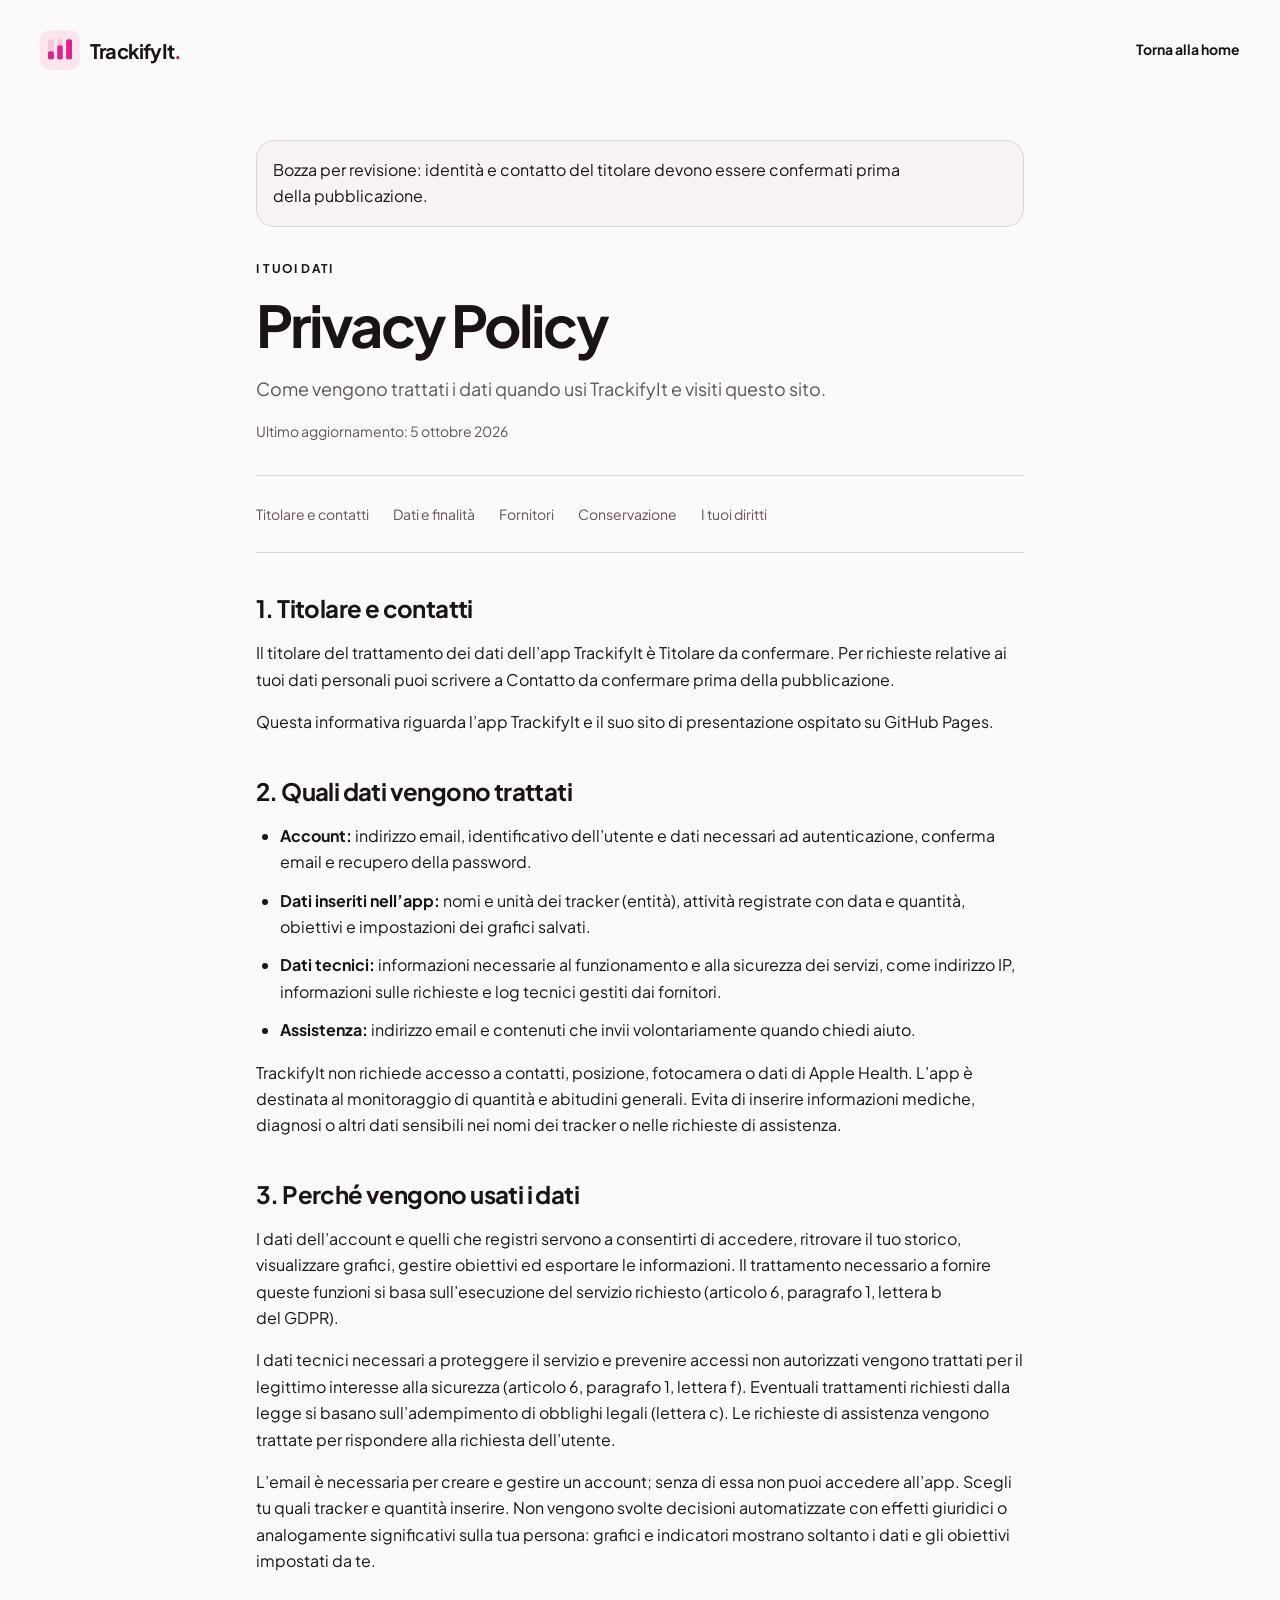
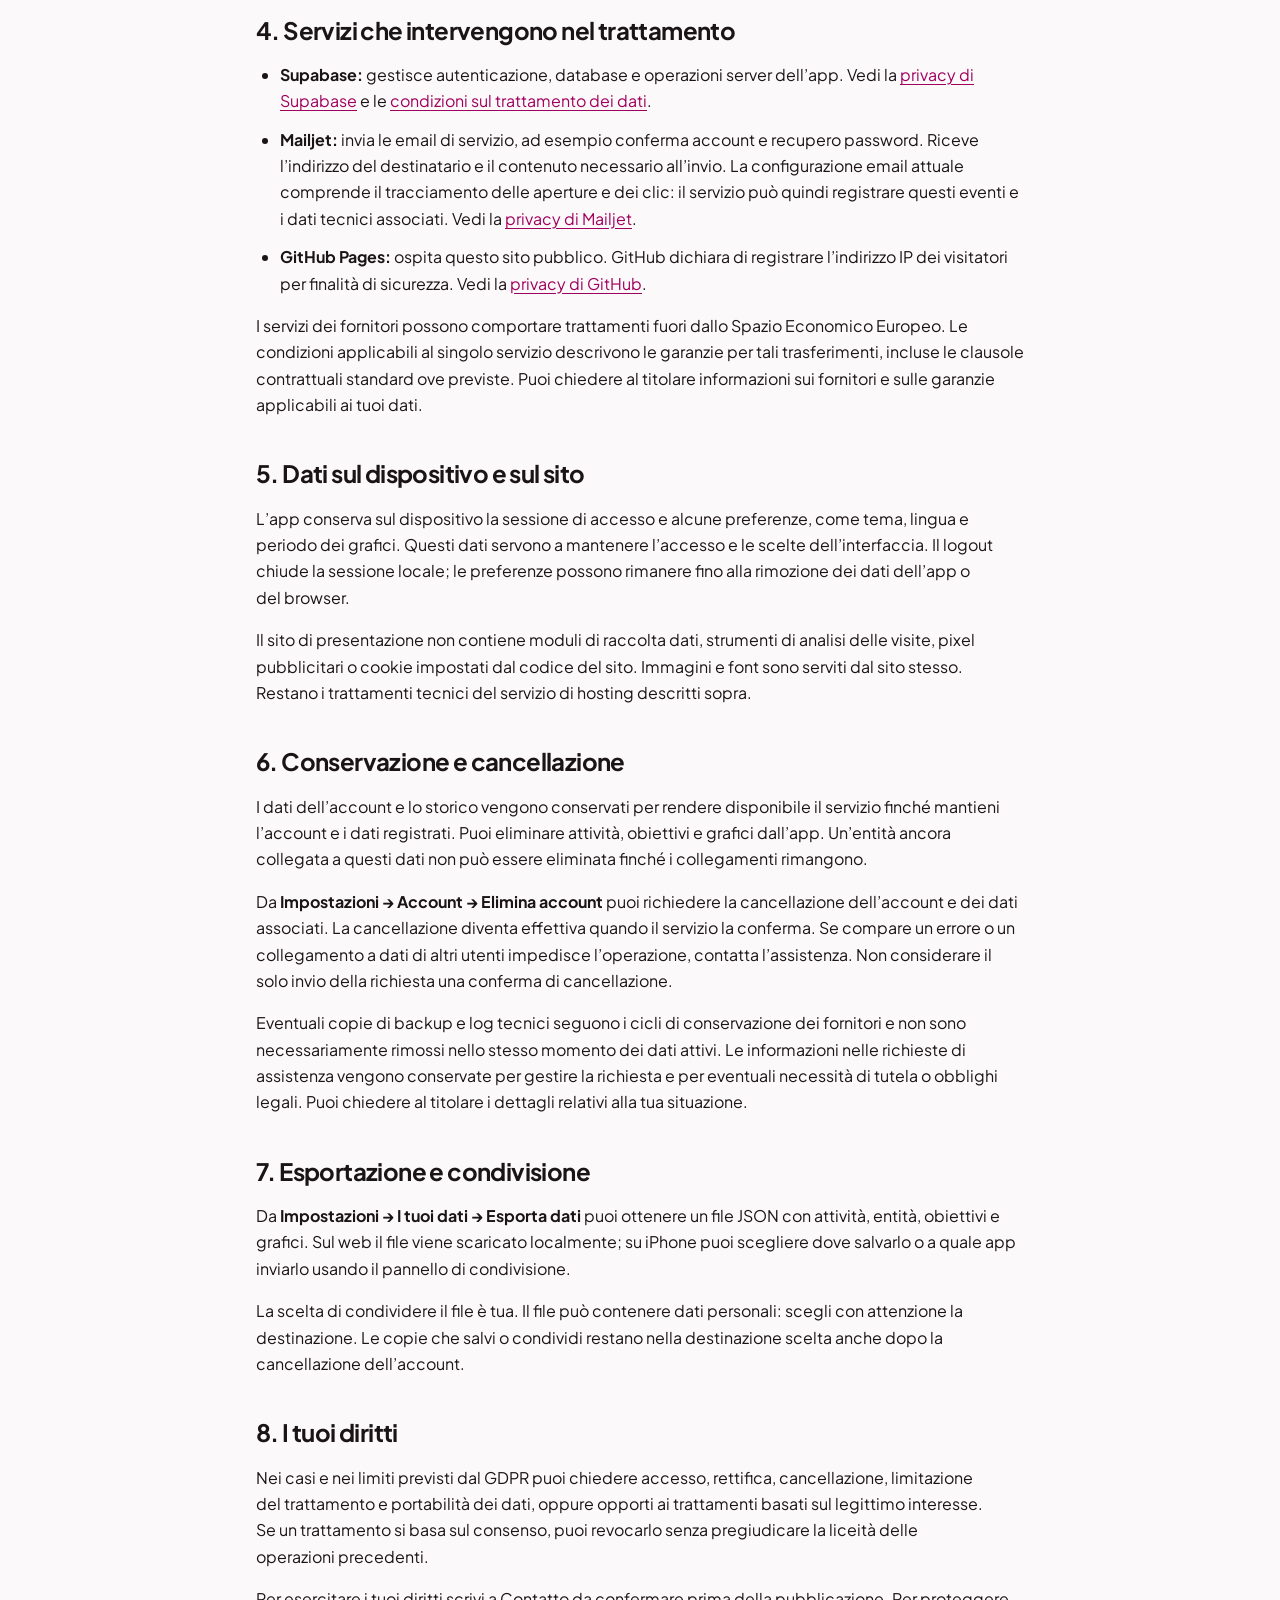
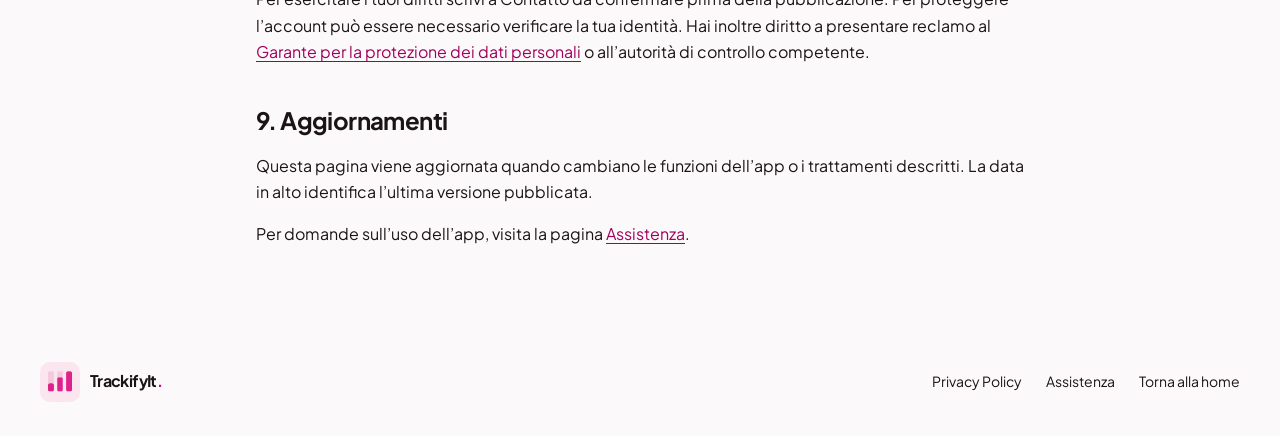
==== privacy.html @ 8f1f477c "feat: add privacy policy and support pages" ====
<!doctype html>
<html lang="it">
<head>
  <meta charset="utf-8">
  <meta name="viewport" content="width=device-width, initial-scale=1, viewport-fit=cover">
  <meta name="theme-color" content="#C5106B">
  <title>Privacy Policy | TrackifyIt</title>
  <meta name="robots" content="noindex, nofollow">
  <meta name="description" content="Informativa sul trattamento dei dati nell’app TrackifyIt e nel sito di presentazione.">
  <link rel="icon" href="assets/favicon.png" type="image/png">
  <link rel="stylesheet" href="styles.css?v=3">
  <link rel="stylesheet" href="documents.css?v=1">
</head>
<body>
  <a class="skip-link" href="#contenuto">Vai al contenuto</a>
  <header class="site-header wrap"><a class="brand" href="index.html" aria-label="TrackifyIt, pagina iniziale"><img src="assets/icon.png" width="40" height="40" alt=""><span>TrackifyIt<span class="brand-dot">.</span></span></a><a class="header-cta" href="index.html">Torna alla home</a></header>
  <main class="document wrap" id="contenuto"><p class="document-note" role="note">Bozza per revisione: identità e contatto del titolare devono essere confermati prima della pubblicazione.</p>
  <header class="document-header"><p class="eyebrow">I tuoi dati</p><h1>Privacy Policy</h1>
    <p class="document-lead">Come vengono trattati i dati quando usi TrackifyIt e visiti questo sito.</p>
    <p class="document-meta">Ultimo aggiornamento: 5 ottobre 2026</p></header>
  <nav class="document-index" aria-label="Indice dell’informativa"><a href="#titolare">Titolare e contatti</a><a href="#dati">Dati e finalità</a><a href="#fornitori">Fornitori</a><a href="#conservazione">Conservazione</a><a href="#diritti">I tuoi diritti</a></nav>
  <section id="titolare"><h2>1. Titolare e contatti</h2><p>Il titolare del trattamento dei dati dell’app TrackifyIt è Titolare da confermare. Per richieste relative ai tuoi dati personali puoi scrivere a <span>Contatto da confermare prima della pubblicazione</span>.</p>
    <p>Questa informativa riguarda l’app TrackifyIt e il suo sito di presentazione ospitato su GitHub Pages.</p></section>
  <section id="dati"><h2>2. Quali dati vengono trattati</h2><ul>
    <li><strong>Account:</strong> indirizzo email, identificativo dell’utente e dati necessari ad autenticazione, conferma email e recupero della password.</li>
    <li><strong>Dati inseriti nell’app:</strong> nomi e unità dei tracker (entità), attività registrate con data e quantità, obiettivi e impostazioni dei grafici salvati.</li>
    <li><strong>Dati tecnici:</strong> informazioni necessarie al funzionamento e alla sicurezza dei servizi, come indirizzo IP, informazioni sulle richieste e log tecnici gestiti dai fornitori.</li>
    <li><strong>Assistenza:</strong> indirizzo email e contenuti che invii volontariamente quando chiedi aiuto.</li>
  </ul><p>TrackifyIt non richiede accesso a contatti, posizione, fotocamera o dati di Apple Health. L’app è destinata al monitoraggio di quantità e abitudini generali. Evita di inserire informazioni mediche, diagnosi o altri dati sensibili nei nomi dei tracker o nelle richieste di assistenza.</p></section>
  <section><h2>3. Perché vengono usati i dati</h2><p>I dati dell’account e quelli che registri servono a consentirti di accedere, ritrovare il tuo storico, visualizzare grafici, gestire obiettivi ed esportare le informazioni. Il trattamento necessario a fornire queste funzioni si basa sull’esecuzione del servizio richiesto (articolo 6, paragrafo 1, lettera b del GDPR).</p>
    <p>I dati tecnici necessari a proteggere il servizio e prevenire accessi non autorizzati vengono trattati per il legittimo interesse alla sicurezza (articolo 6, paragrafo 1, lettera f). Eventuali trattamenti richiesti dalla legge si basano sull’adempimento di obblighi legali (lettera c). Le richieste di assistenza vengono trattate per rispondere alla richiesta dell’utente.</p>
    <p>L’email è necessaria per creare e gestire un account; senza di essa non puoi accedere all’app. Scegli tu quali tracker e quantità inserire. Non vengono svolte decisioni automatizzate con effetti giuridici o analogamente significativi sulla tua persona: grafici e indicatori mostrano soltanto i dati e gli obiettivi impostati da te.</p></section>
  <section id="fornitori"><h2>4. Servizi che intervengono nel trattamento</h2><ul>
    <li><strong>Supabase:</strong> gestisce autenticazione, database e operazioni server dell’app. Vedi la <a href="https://supabase.com/privacy">privacy di Supabase</a> e le <a href="https://supabase.com/legal/customer-resources/data-processing-addendum">condizioni sul trattamento dei dati</a>.</li>
    <li><strong>Mailjet:</strong> invia le email di servizio, ad esempio conferma account e recupero password. Riceve l’indirizzo del destinatario e il contenuto necessario all’invio. La configurazione email attuale comprende il tracciamento delle aperture e dei clic: il servizio può quindi registrare questi eventi e i dati tecnici associati. Vedi la <a href="https://www.mailjet.com/legal/privacy-policy/">privacy di Mailjet</a>.</li>
    <li><strong>GitHub Pages:</strong> ospita questo sito pubblico. GitHub dichiara di registrare l’indirizzo IP dei visitatori per finalità di sicurezza. Vedi la <a href="https://docs.github.com/en/site-policy/privacy-policies/github-general-privacy-statement">privacy di GitHub</a>.</li>
  </ul><p>I servizi dei fornitori possono comportare trattamenti fuori dallo Spazio Economico Europeo. Le condizioni applicabili al singolo servizio descrivono le garanzie per tali trasferimenti, incluse le clausole contrattuali standard ove previste. Puoi chiedere al titolare informazioni sui fornitori e sulle garanzie applicabili ai tuoi dati.</p></section>
  <section><h2>5. Dati sul dispositivo e sul sito</h2><p>L’app conserva sul dispositivo la sessione di accesso e alcune preferenze, come tema, lingua e periodo dei grafici. Questi dati servono a mantenere l’accesso e le scelte dell’interfaccia. Il logout chiude la sessione locale; le preferenze possono rimanere fino alla rimozione dei dati dell’app o del browser.</p>
    <p>Il sito di presentazione non contiene moduli di raccolta dati, strumenti di analisi delle visite, pixel pubblicitari o cookie impostati dal codice del sito. Immagini e font sono serviti dal sito stesso. Restano i trattamenti tecnici del servizio di hosting descritti sopra.</p></section>
  <section id="conservazione"><h2>6. Conservazione e cancellazione</h2><p>I dati dell’account e lo storico vengono conservati per rendere disponibile il servizio finché mantieni l’account e i dati registrati. Puoi eliminare attività, obiettivi e grafici dall’app. Un’entità ancora collegata a questi dati non può essere eliminata finché i collegamenti rimangono.</p>
    <p>Da <strong>Impostazioni → Account → Elimina account</strong> puoi richiedere la cancellazione dell’account e dei dati associati. La cancellazione diventa effettiva quando il servizio la conferma. Se compare un errore o un collegamento a dati di altri utenti impedisce l’operazione, contatta l’assistenza. Non considerare il solo invio della richiesta una conferma di cancellazione.</p>
    <p>Eventuali copie di backup e log tecnici seguono i cicli di conservazione dei fornitori e non sono necessariamente rimossi nello stesso momento dei dati attivi. Le informazioni nelle richieste di assistenza vengono conservate per gestire la richiesta e per eventuali necessità di tutela o obblighi legali. Puoi chiedere al titolare i dettagli relativi alla tua situazione.</p></section>
  <section><h2>7. Esportazione e condivisione</h2><p>Da <strong>Impostazioni → I tuoi dati → Esporta dati</strong> puoi ottenere un file JSON con attività, entità, obiettivi e grafici. Sul web il file viene scaricato localmente; su iPhone puoi scegliere dove salvarlo o a quale app inviarlo usando il pannello di condivisione.</p>
    <p>La scelta di condividere il file è tua. Il file può contenere dati personali: scegli con attenzione la destinazione. Le copie che salvi o condividi restano nella destinazione scelta anche dopo la cancellazione dell’account.</p></section>
  <section id="diritti"><h2>8. I tuoi diritti</h2><p>Nei casi e nei limiti previsti dal GDPR puoi chiedere accesso, rettifica, cancellazione, limitazione del trattamento e portabilità dei dati, oppure opporti ai trattamenti basati sul legittimo interesse. Se un trattamento si basa sul consenso, puoi revocarlo senza pregiudicare la liceità delle operazioni precedenti.</p>
    <p>Per esercitare i tuoi diritti scrivi a <span>Contatto da confermare prima della pubblicazione</span>. Per proteggere l’account può essere necessario verificare la tua identità. Hai inoltre diritto a presentare reclamo al <a href="https://www.garanteprivacy.it/">Garante per la protezione dei dati personali</a> o all’autorità di controllo competente.</p></section>
  <section><h2>9. Aggiornamenti</h2><p>Questa pagina viene aggiornata quando cambiano le funzioni dell’app o i trattamenti descritti. La data in alto identifica l’ultima versione pubblicata.</p><p>Per domande sull’uso dell’app, visita la pagina <a href="support.html">Assistenza</a>.</p></section>
</main>
  <footer class="site-footer wrap"><a class="brand" href="index.html" aria-label="TrackifyIt, pagina iniziale"><img src="assets/icon.png" width="40" height="40" alt=""><span>TrackifyIt<span class="brand-dot">.</span></span></a><div class="footer-links"><a href="privacy.html">Privacy Policy</a><a href="support.html">Assistenza</a><a href="index.html">Torna alla home</a></div></footer>
</body>
</html>
---- styles.css ----
@font-face {
  font-family:Jakarta;
  src:url('assets/jakarta-regular.ttf') format('truetype');
  font-weight:400;
  font-display:swap;
}
@font-face {
  font-family:Jakarta;
  src:url('assets/jakarta-bold.ttf') format('truetype');
  font-weight:700;
  font-display:swap;
}
:root {
  color-scheme:light;
  --paper:oklch(98.5% .004 350);
  --surface:oklch(96.5% .006 350);
  --ink:oklch(20% .012 350);
  --muted:oklch(46% .018 350);
  --pink:oklch(54% .215 355);
  --pink-dark:oklch(46% .19 355);
  --pink-soft:oklch(93% .04 350);
  --line:oklch(88% .012 350);
  --white:oklch(99% .003 350);
  --radius:1.125rem;
}
* {
  box-sizing:border-box;
}
html {
  scroll-behavior:smooth;
  scroll-padding-top:2rem;
}
body {
  margin:0;
  background:var(--paper);
  color:var(--ink);
  font-family:Jakarta,system-ui,sans-serif;
  font-size:1rem;
  line-height:1.65;
  -webkit-font-smoothing:antialiased;
}
a {
  color:inherit;
  text-decoration:none;
}
button {
  font:inherit;
}
img {
  max-width:100%;
  display:block;
}
p,h1,h2,h3,figure {
  margin:0;
}
h1,h2,h3 {
  line-height:1.12;
  font-weight:700;
  text-wrap:balance;
}
p {
  text-wrap:pretty;
}
::selection {
  background:var(--pink);
  color:var(--white);
}
:focus-visible {
  outline:3px solid var(--pink);
  outline-offset:6px;
}
.wrap {
  width:min(100% - 2.5rem,75rem);
  margin-inline:auto;
}
.skip-link {
  position:fixed;
  top:1rem;
  left:1rem;
  z-index:10;
  background:var(--paper);
  padding:.75rem 1rem;
  transform:translateY(-200%);
}
.skip-link:focus {
  transform:none;
}
.site-header {
  display:flex;
  align-items:center;
  justify-content:space-between;
  gap:1rem;
  padding-block:1.5rem;
}
.brand {
  display:inline-flex;
  gap:.625rem;
  align-items:center;
  font-size:1.25rem;
  font-weight:700;
  letter-spacing:-.04em;
  min-height:44px;
}
.brand img {
  border-radius:.625rem;
}
.brand-dot {
  color:var(--pink);
}
nav {
  display:none;
  gap:2rem;
}
nav a,.site-footer>a:last-child {
  font-size:.875rem;
  min-height:44px;
  display:inline-flex;
  align-items:center;
}
nav a {
  color:var(--muted);
}
.header-cta {
  font-size:.875rem;
  font-weight:700;
  display:flex;
  align-items:center;
  gap:.625rem;
  min-height:44px;
}
.soon-label {
  background:var(--pink-soft);
  color:var(--pink-dark);
  padding:.25rem .625rem;
  border-radius:99px;
  font-size:.75rem;
}
.hero {
  display:grid;
  gap:3rem;
  padding-block:3rem 4rem;
}
.eyebrow {
  font-size:.75rem;
  font-weight:700;
  letter-spacing:.1em;
  text-transform:uppercase;
  display:flex;
  align-items:center;
  gap:.625rem;
}
.eyebrow-line {
  display:block;
  height:2px;
  width:24px;
  background:var(--pink);
}
h1 {
  font-size:clamp(2.875rem,1.8rem + 3.4vw,5.25rem);
  letter-spacing:-.065em;
  line-height:1.04;
  margin-top:1.5rem;
}
h1>span {
  color:var(--pink);
}
.lead {
  font-size:1.0625rem;
  line-height:1.8;
  max-width:39ch;
  color:var(--muted);
  margin-top:1.75rem;
}
.cta-group {
  display:flex;
  align-items:flex-start;
  gap:.625rem;
  flex-direction:column;
  margin-top:2rem;
}
.button {
  display:inline-flex;
  align-items:center;
  justify-content:center;
  border:0;
  border-radius:.75rem;
  padding:1rem 1.75rem;
  font-weight:700;
  font-size:1rem;
  min-height:56px;
}
.button-primary {
  background:var(--pink);
  color:var(--white);
}
.button:disabled {
  cursor:not-allowed;
  opacity:1;
}
.availability {
  font-size:.875rem;
  color:var(--muted);
}
.text-link {
  display:inline-flex;
  align-items:center;
  gap:1rem;
  font-size:.875rem;
  min-height:44px;
  margin-top:1rem;
  font-weight:700;
}
.text-link>span {
  font-size:1.25rem;
  color:var(--pink);
}
.app-preview {
  min-width:0;
}
.preview-stage {
  position:relative;
  display:flex;
  justify-content:center;
  padding:2rem 0 3rem;
  border-radius:2rem;
  background:var(--pink-soft);
}
.phone {
  width:min(100% - 2.5rem,20rem);
  border:6px solid var(--ink);
  border-radius:2.75rem;
  background:var(--surface);
  box-shadow:0 24px 48px oklch(30% .05 350 / .13);
  overflow:hidden;
  position:relative;
}
.phone-status {
  display:flex;
  align-items:center;
  justify-content:space-between;
  padding:.6rem 1.2rem;
  font-size:.75rem;
  line-height:1.3;
  min-height:2.5rem;
  font-weight:700;
}
.camera-cutout {
  width:5.5rem;
  height:1.25rem;
  background:var(--ink);
  border-radius:99px;
}
.phone-content {
  padding:1rem 1.125rem .75rem;
}
.app-heading {
  display:flex;
  align-items:center;
  gap:.5rem;
  font-size:1rem;
  font-weight:700;
}
.app-heading img {
  border-radius:.375rem;
}
.app-date {
  font-size:.75rem;
  color:var(--muted);
  margin-top:1.25rem;
}
.app-title {
  font-size:1.875rem;
  font-weight:700;
  letter-spacing:-.045em;
  line-height:1.3;
  margin:.25rem 0 1.25rem;
}
.app-title>span {
  color:var(--pink);
}
.preview-summary {
  display:flex;
  justify-content:space-between;
  font-size:.75rem;
  margin-bottom:.5rem;
  font-weight:700;
}
.preview-summary>span:last-child {
  color:var(--muted);
  font-weight:400;
}
.tracker-row {
  display:flex;
  align-items:center;
  gap:.625rem;
  padding:.875rem 0;
  border-bottom:1px solid var(--line);
}
.tracker-symbol {
  height:2rem;
  width:2rem;
  display:grid;
  place-items:center;
  border-radius:.625rem;
  background:var(--pink-soft);
  color:var(--pink);
  font-size:1.125rem;
  flex-shrink:0;
}
.tracker-row>div {
  flex:1;
  min-width:0;
}
.tracker-row strong {
  display:block;
  font-size:.875rem;
  line-height:1.4;
}
.tracker-row>div>span {
  font-size:.625rem;
  color:var(--muted);
  display:block;
  line-height:1.5;
}
.tracker-row>p {
  font-size:1.25rem;
  line-height:1.2;
  font-weight:700;
  text-align:right;
  font-variant-numeric:tabular-nums;
}
.tracker-row>p>span {
  display:block;
  font-size:.625rem;
  color:var(--muted);
  font-weight:400;
}
.preview-chart {
  margin-top:1.25rem;
}
.chart-heading {
  display:flex;
  justify-content:space-between;
  gap:.5rem;
  font-size:.875rem;
  align-items:center;
}
.chart-heading>span {
  color:var(--muted);
  font-size:.625rem;
}
.chart-description {
  font-size:.625rem;
  color:var(--muted);
  margin-top:.25rem;
}
.bar-chart {
  height:7rem;
  display:flex;
  gap:.625rem;
  align-items:flex-end;
  padding-top:1rem;
  margin-bottom:1.375rem;
}
.bar-column {
  height:100%;
  flex:1;
  position:relative;
  display:flex;
  align-items:flex-end;
}
.bar-column>span {
  width:100%;
  height:var(--bar-height);
  border-radius:4px 4px 0 0;
  background:oklch(80% .105 350);
}
.bar-column>.strong-bar {
  background:var(--pink);
}
.bar-column>small {
  position:absolute;
  bottom:-1.25rem;
  width:100%;
  text-align:center;
  font-size:.625rem;
  color:var(--muted);
}
.phone-tabs {
  border-top:1px solid var(--line);
  display:flex;
  justify-content:space-around;
  font-size:.625rem;
  gap:.5rem;
  padding:.75rem .5rem .625rem;
  background:var(--paper);
  color:var(--muted);
}
.phone-tabs>.selected {
  color:var(--pink);
  font-weight:700;
}
.home-indicator {
  width:6rem;
  height:4px;
  border-radius:99px;
  margin:.25rem auto .5rem;
  background:var(--ink);
}
.preview-note {
  position:absolute;
  bottom:1.25rem;
  display:flex;
  gap:.75rem;
  align-items:center;
  background:var(--paper);
  border:1px solid var(--line);
  padding:.875rem 1rem;
  border-radius:1rem;
  box-shadow:0 8px 20px oklch(30% .05 350 / .06);
  max-width:calc(100% - 2rem);
}
.preview-note>span {
  width:2rem;
  height:2rem;
  border-radius:50%;
  display:grid;
  place-items:center;
  background:var(--pink-soft);
  color:var(--pink);
  flex-shrink:0;
}
.preview-note strong {
  display:block;
  font-size:.75rem;
}
.preview-note div>span {
  font-size:.625rem;
  color:var(--muted);
  display:block;
}
.app-preview>figcaption {
  font-size:.75rem;
  text-align:center;
  color:var(--muted);
  margin-top:1rem;
}
.possibilities {
  background:var(--pink);
  color:var(--white);
  padding-block:4rem;
}
.section-heading h2,h2 {
  font-size:clamp(2rem,1.4rem + 2vw,3.5rem);
  letter-spacing:-.055em;
  line-height:1.12;
}
.section-heading h2 {
  margin-top:1.25rem;
}
.section-heading>p:last-child {
  margin-top:1.5rem;
  max-width:49ch;
  color:oklch(95% .025 350);
  font-size:1.0625rem;
}
.examples {
  display:grid;
  gap:2rem;
  margin-top:3rem;
}
.example {
  border-top:1px solid oklch(99% .003 350 / .4);
  padding-top:1rem;
}
.example-top {
  display:flex;
  justify-content:space-between;
  align-items:center;
  font-size:.75rem;
  gap:.5rem;
}
.example-number {
  font-weight:700;
}
.example h3 {
  font-size:1.75rem;
  letter-spacing:-.045em;
  margin-top:1.5rem;
}
.example>p {
  margin-top:1rem;
  font-size:1rem;
  max-width:32ch;
  color:oklch(95% .025 350);
}
.quantity-demo {
  display:flex;
  align-items:baseline;
  justify-content:space-between;
  gap:.5rem;
  margin-top:1.75rem;
  font-variant-numeric:tabular-nums;
}
.quantity-demo>span:first-child {
  font-size:2.25rem;
  font-weight:700;
  line-height:1.3;
  letter-spacing:-.05em;
}
.quantity-unit {
  font-size:.875rem;
  letter-spacing:0;
  font-weight:400;
}
.goal-label {
  font-size:.75rem;
  border:1px solid oklch(99% .003 350 / .4);
  border-radius:99px;
  padding:.25rem .5rem;
  white-space:nowrap;
}
.example-progress {
  height:4px;
  background:oklch(99% .003 350 / .25);
  border-radius:99px;
  margin-top:.875rem;
}
.example-progress>span {
  display:block;
  width:var(--progress);
  height:100%;
  background:var(--white);
  border-radius:inherit;
}
.examples-caption {
  font-size:.75rem;
  color:oklch(95% .025 350);
  margin-top:2rem;
}
.how {
  padding-block:4.5rem;
}
.how-intro h2 {
  margin-top:1.25rem;
}
.section-lead {
  font-size:1.0625rem;
  color:var(--muted);
  margin-top:1.5rem;
  max-width:42ch;
}
.how-grid {
  display:grid;
  gap:2.5rem;
  margin-top:3rem;
}
.steps {
  list-style:none;
  padding:0;
  margin:0;
  display:flex;
  flex-direction:column;
  gap:2rem;
}
.steps li {
  display:flex;
  gap:1rem;
}
.step-number {
  color:var(--pink);
  font-size:.875rem;
  font-weight:700;
  padding-top:.2rem;
  flex-shrink:0;
}
.steps h3 {
  font-size:1.25rem;
  letter-spacing:-.03em;
  line-height:1.35;
}
.steps p {
  font-size:1rem;
  color:var(--muted);
  margin-top:.625rem;
  max-width:43ch;
}
.insight {
  background:var(--surface);
  border:1px solid var(--line);
  border-radius:var(--radius);
  padding:1.25rem;
  align-self:start;
  min-width:0;
}
.insight-heading {
  display:flex;
  gap:1rem;
  align-items:flex-start;
  justify-content:space-between;
}
.insight .eyebrow {
  font-size:.625rem;
  letter-spacing:.08em;
}
.insight h3 {
  font-size:1.25rem;
  letter-spacing:-.03em;
  margin-top:.625rem;
  line-height:1.35;
}
.example-tag {
  font-size:.75rem;
  background:var(--pink-soft);
  color:var(--pink-dark);
  border-radius:99px;
  padding:.25rem .5rem;
}
.insight-chart {
  display:flex;
  gap:.625rem;
  height:13rem;
  margin-block:2.5rem 2rem;
}
.chart-axis {
  display:flex;
  justify-content:space-between;
  flex-direction:column;
  font-size:.625rem;
  color:var(--muted);
  width:1.5rem;
  line-height:1;
}
.chart-plot {
  position:relative;
  flex:1;
  background:repeating-linear-gradient(to top,var(--line) 0,var(--line) 1px,transparent 1px,transparent 25%);
}
.insight-bars {
  display:flex;
  gap:.625rem;
  height:100%;
  position:relative;
  z-index:1;
}
.insight-bars>div {
  flex:1;
  height:100%;
  position:relative;
  display:flex;
  align-items:flex-end;
}
.insight-bars>div>span {
  width:100%;
  height:var(--bar-height);
  border-radius:.25rem .25rem 0 0;
  background:oklch(81% .065 350);
}
.insight-bars>div>.reached {
  background:var(--pink);
}
.insight-bars small {
  position:absolute;
  bottom:-1.5rem;
  text-align:center;
  width:100%;
  font-size:.625rem;
  color:var(--muted);
}
.goal-line {
  position:absolute;
  left:0;
  right:0;
  bottom:50%;
  border-top:1px dashed var(--pink);
  z-index:2;
}
.goal-line>span {
  position:absolute;
  right:0;
  bottom:.375rem;
  background:var(--surface);
  padding:0 .25rem;
  color:var(--pink-dark);
  font-size:.625rem;
}
.insight>figcaption {
  display:flex;
  align-items:center;
  gap:.5rem;
  flex-wrap:wrap;
  font-size:.75rem;
  color:var(--muted);
}
.legend-marker {
  display:block;
  width:.625rem;
  height:.625rem;
  border-radius:2px;
  background:var(--pink);
}
.legend-line {
  display:block;
  width:1rem;
  border-top:1px dashed var(--pink);
  margin-left:.75rem;
}
.insight-footnote {
  border-top:1px solid var(--line);
  font-size:.875rem;
  color:var(--muted);
  margin-top:1.25rem;
  padding-top:1rem;
}
.closing {
  background:var(--pink-soft);
  padding-block:3.5rem;
}
.closing-inner {
  display:flex;
  flex-direction:column;
  gap:2rem;
}
.closing h2 {
  margin-top:1.25rem;
}
.closing-inner>div>p:last-child {
  color:var(--muted);
  margin-top:1.25rem;
  font-size:1.0625rem;
}
.closing-action {
  display:flex;
  flex-direction:column;
  align-items:flex-start;
  gap:.75rem;
}
.closing-action img {
  border-radius:1rem;
  margin-bottom:.5rem;
}
.closing-inner .closing-action>p:last-child {
  font-size:.875rem;
  margin:0;
}
.site-footer {
  display:flex;
  gap:1rem;
  flex-wrap:wrap;
  align-items:center;
  justify-content:space-between;
  padding-block:1.75rem;
}
.site-footer .brand {
  font-size:1rem;
}
.site-footer>p {
  font-size:.75rem;
  color:var(--muted);
  order:3;
  width:100%;
}
.site-footer>a:last-child {
  color:var(--muted);
  gap:.5rem;
  font-size:.75rem;
}
section[id] {
  scroll-margin-top:1rem;
}
@media(min-width:40rem) {
  .wrap {
    width:min(100% - 4rem,75rem);
  }
  nav {
    display:flex;
    gap:1rem;
  }
  nav a {
    font-size:.75rem;
  }
  .header-cta .soon-label {
    display:none;
  }
  .hero {
    gap:4rem;
  }
  .cta-group {
    flex-direction:row;
    align-items:center;
    gap:1rem;
  }
  .examples {
    grid-template-columns:repeat(3,minmax(0,1fr));
    gap:1.75rem;
  }
  .example h3 {
    font-size:1.5rem;
  }
  .example>p {
    font-size:.875rem;
    min-height:5rem;
  }
  .quantity-demo {
    align-items:flex-start;
    flex-direction:column;
    gap:.375rem;
  }
  .closing-inner {
    flex-direction:row;
    align-items:center;
    justify-content:space-between;
  }
  .closing-action {
    align-items:center;
  }
  .site-footer>p {
    order:initial;
    width:auto;
  }
  .insight {
    padding:2rem;
  }
  .insight-chart {
    height:15rem;
  }
  .insight-bars {
    gap:1rem;
  }
}
@media(min-width:60rem) {
  .site-header {
    padding-block:1.75rem;
  }
  nav {
    gap:2rem;
  }
  nav a {
    font-size:.875rem;
  }
  .header-cta .soon-label {
    display:inline;
  }
  .hero {
    grid-template-columns:1.05fr 1fr;
    align-items:center;
    gap:3rem;
    padding-block:3rem 6rem;
  }
  .hero-copy {
    padding-bottom:1rem;
  }
  .lead {
    font-size:1.125rem;
  }
  .preview-stage {
    padding:2.5rem 0 3.5rem;
    border-radius:2.5rem;
  }
  .phone {
    width:20rem;
    transform:rotate(3deg);
  }
  .preview-note {
    bottom:2rem;
    left:.75rem;
    transform:rotate(-3deg);
  }
  .app-preview>figcaption {
    margin-top:1.25rem;
  }
  .possibilities {
    padding-block:5.5rem;
  }
  .section-heading {
    display:grid;
    grid-template-columns:1.5fr 1fr;
    column-gap:4rem;
    align-items:end;
  }
  .section-heading>.eyebrow {
    grid-column:1/-1;
  }
  .section-heading>p:last-child {
    margin:0;
  }
  .examples {
    margin-top:3.5rem;
    gap:2.5rem;
  }
  .example h3 {
    font-size:1.875rem;
  }
  .example>p {
    font-size:1rem;
    min-height:5rem;
  }
  .quantity-demo {
    flex-direction:row;
    align-items:baseline;
  }
  .how {
    padding-block:6rem;
  }
  .how-grid {
    grid-template-columns:.95fr 1.05fr;
    gap:4rem;
    align-items:center;
  }
  .steps {
    gap:2.5rem;
  }
  .steps li {
    gap:1.5rem;
  }
  .closing {
    padding-block:4.5rem;
  }
  .closing-inner {
    padding-inline:3rem;
  }
  .site-footer {
    padding-block:2rem;
  }
}
@media(hover:hover) {
  nav a:hover,.text-link:hover,.site-footer>a:last-child:hover {
    color:var(--pink);
  }
  .brand:hover .brand-dot {
    color:var(--pink-dark);
  }
  .header-cta:hover {
    color:var(--pink);
  }
}
@media(prefers-reduced-motion:no-preference) {
  .hero-copy {
    animation:appear .65s cubic-bezier(.16,1,.3,1) both;
  }
  .app-preview {
    animation:appear .8s .1s cubic-bezier(.16,1,.3,1) both;
  }
  @keyframes appear {
    from {
      opacity:0;
      transform:translateY(16px);
    }
    to {
      opacity:1;
      transform:translateY(0);
    }
  }
}
@media(prefers-reduced-motion:reduce) {
  html {
    scroll-behavior:auto;
  }
}
.brand {
  flex-shrink:0;
  white-space:nowrap;
}
.header-cta {
  white-space:nowrap;
}
.quantity-unit {
  margin-left:.375rem;
}
.tracker-row>div>span,.tracker-row>p>span,.chart-heading>span,.chart-description,.bar-column>small,.phone-tabs,.preview-note div>span,.insight .eyebrow,.chart-axis,.insight-bars small,.goal-line>span {
  font-size:.75rem;
}
@media(max-width:22rem) {
  .header-cta .soon-label {
    display:none;
  }
  .site-header .brand {
    font-size:1.125rem;
  }
  .site-header .brand img {
    width:32px;
    height:32px;
  }
  .phone-content {
    padding-inline:.875rem;
  }
  .tracker-row {
    gap:.375rem;
  }
  .tracker-row>div>span {
    font-size:.75rem;
  }
  .tracker-symbol {
    width:1.5rem;
    height:1.5rem;
  }
  .chart-heading {
    flex-wrap:wrap;
  }
}
---- documents.css ----
.footer-links { display:flex; flex-wrap:wrap; gap:.5rem 1.5rem; align-items:center; }
.footer-links a { display:inline-flex; align-items:center; min-height:44px; font-size:.875rem; }
.footer-links a:hover { color:var(--pink); }
.document { max-width:48rem; padding-block:2.5rem 5rem; }
.document-header { margin-bottom:2rem; }
.document h1 { font-size:clamp(2.5rem,2rem + 2vw,4rem); letter-spacing:-.05em; margin-top:1rem; }
.document-lead { margin-top:1.25rem; font-size:1.125rem; color:var(--muted); }
.document-meta { margin-top:1rem; font-size:.875rem; color:var(--muted); }
.document-index { display:flex; flex-wrap:wrap; gap:.5rem 1.5rem; padding-block:1rem; border-block:1px solid var(--line); margin-block:2rem 2.5rem; }
.document-index a { min-height:44px; display:inline-flex; align-items:center; }
.document section { margin-top:2.5rem; scroll-margin-top:2rem; }
.document h2 { font-size:1.5rem; line-height:1.3; letter-spacing:-.025em; margin-bottom:1rem; }
.document p + p, .document ul + p { margin-top:1rem; }
.document ul { padding-left:1.5rem; margin-block:1rem; }
.document li + li { margin-top:.75rem; }
.document section a { text-decoration:underline; text-underline-offset:.2em; color:var(--pink-dark); overflow-wrap:anywhere; }
.document-note { padding:1rem; border:1px solid var(--line); border-radius:var(--radius); background:var(--surface); margin-bottom:2rem; }
.document details { border-bottom:1px solid var(--line); padding-block:1rem; }
.document summary { cursor:pointer; font-weight:700; min-height:44px; align-content:center; }
.document details p { margin-block:.75rem .25rem; }
.support-contact { padding:1.5rem; background:var(--surface); border-radius:var(--radius); }
@media(max-width:40rem) { .footer-links { width:100%; } .document { padding-top:1.5rem; } }
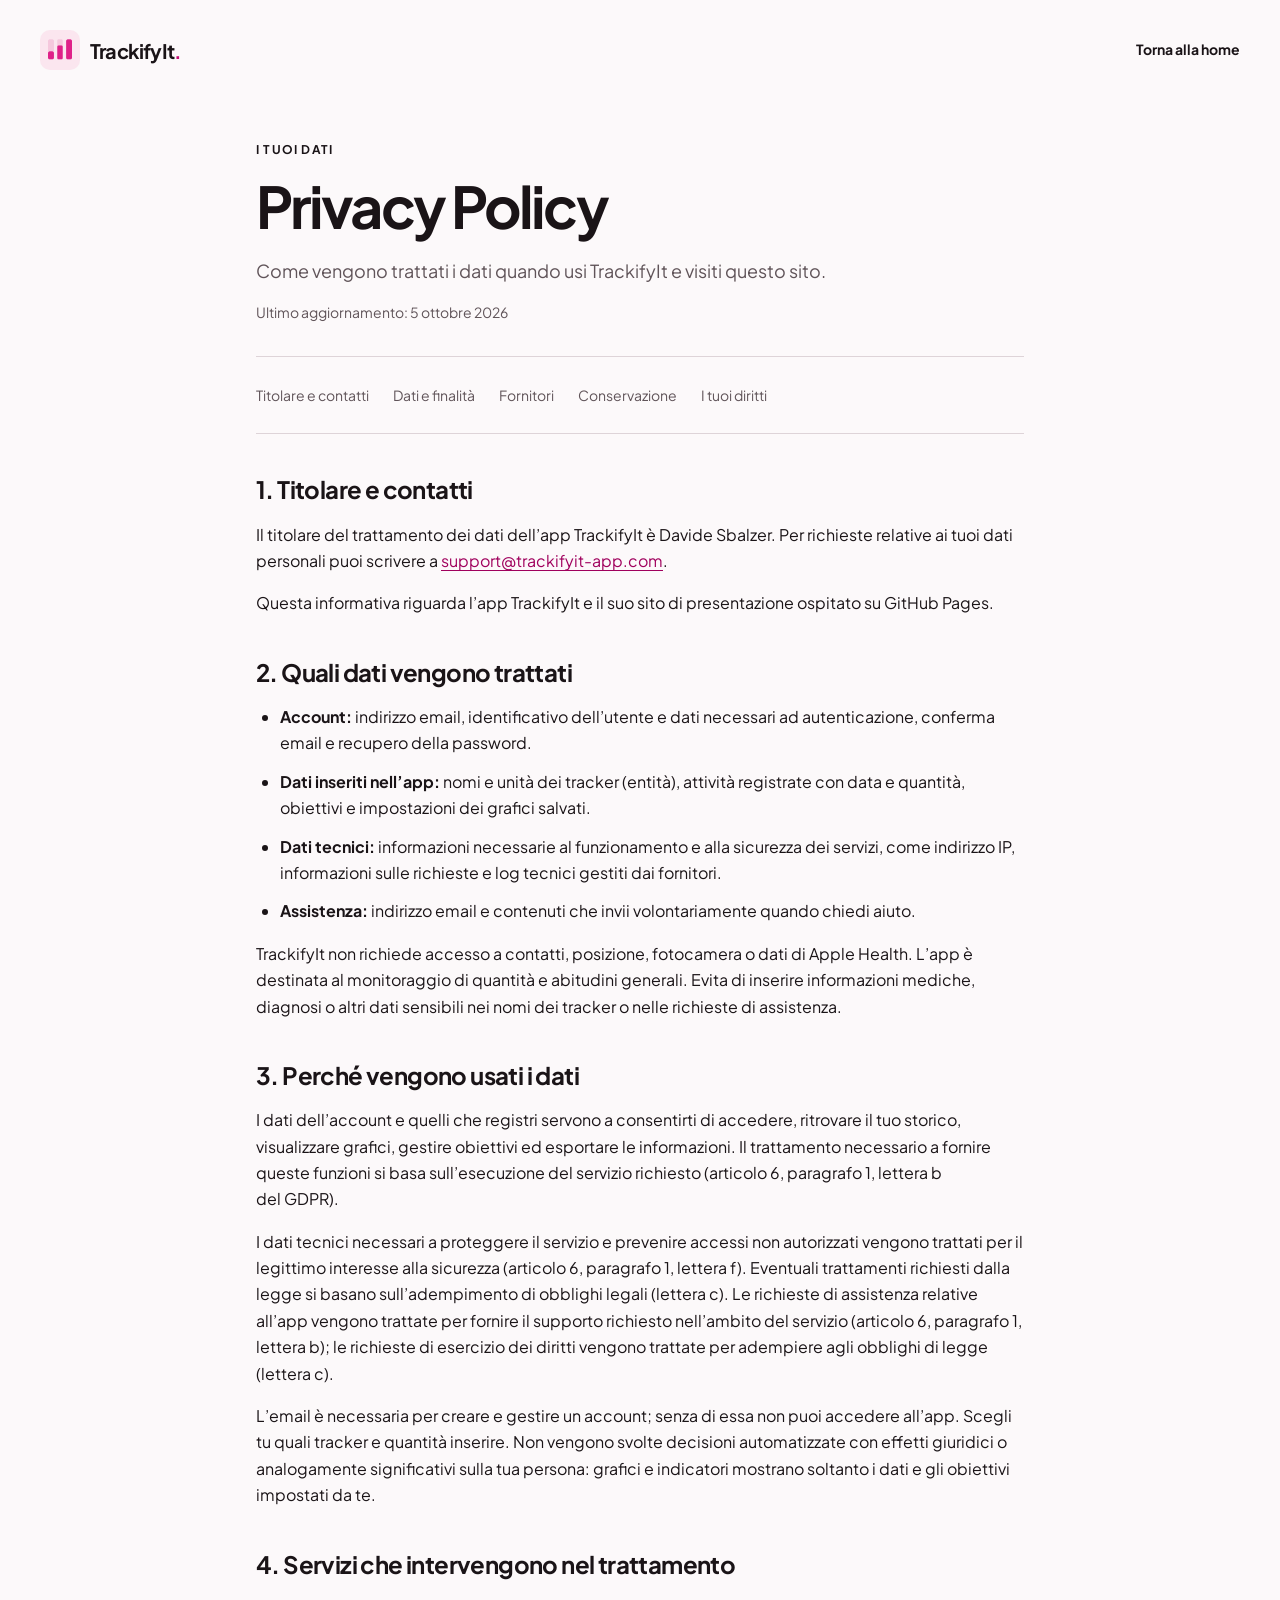
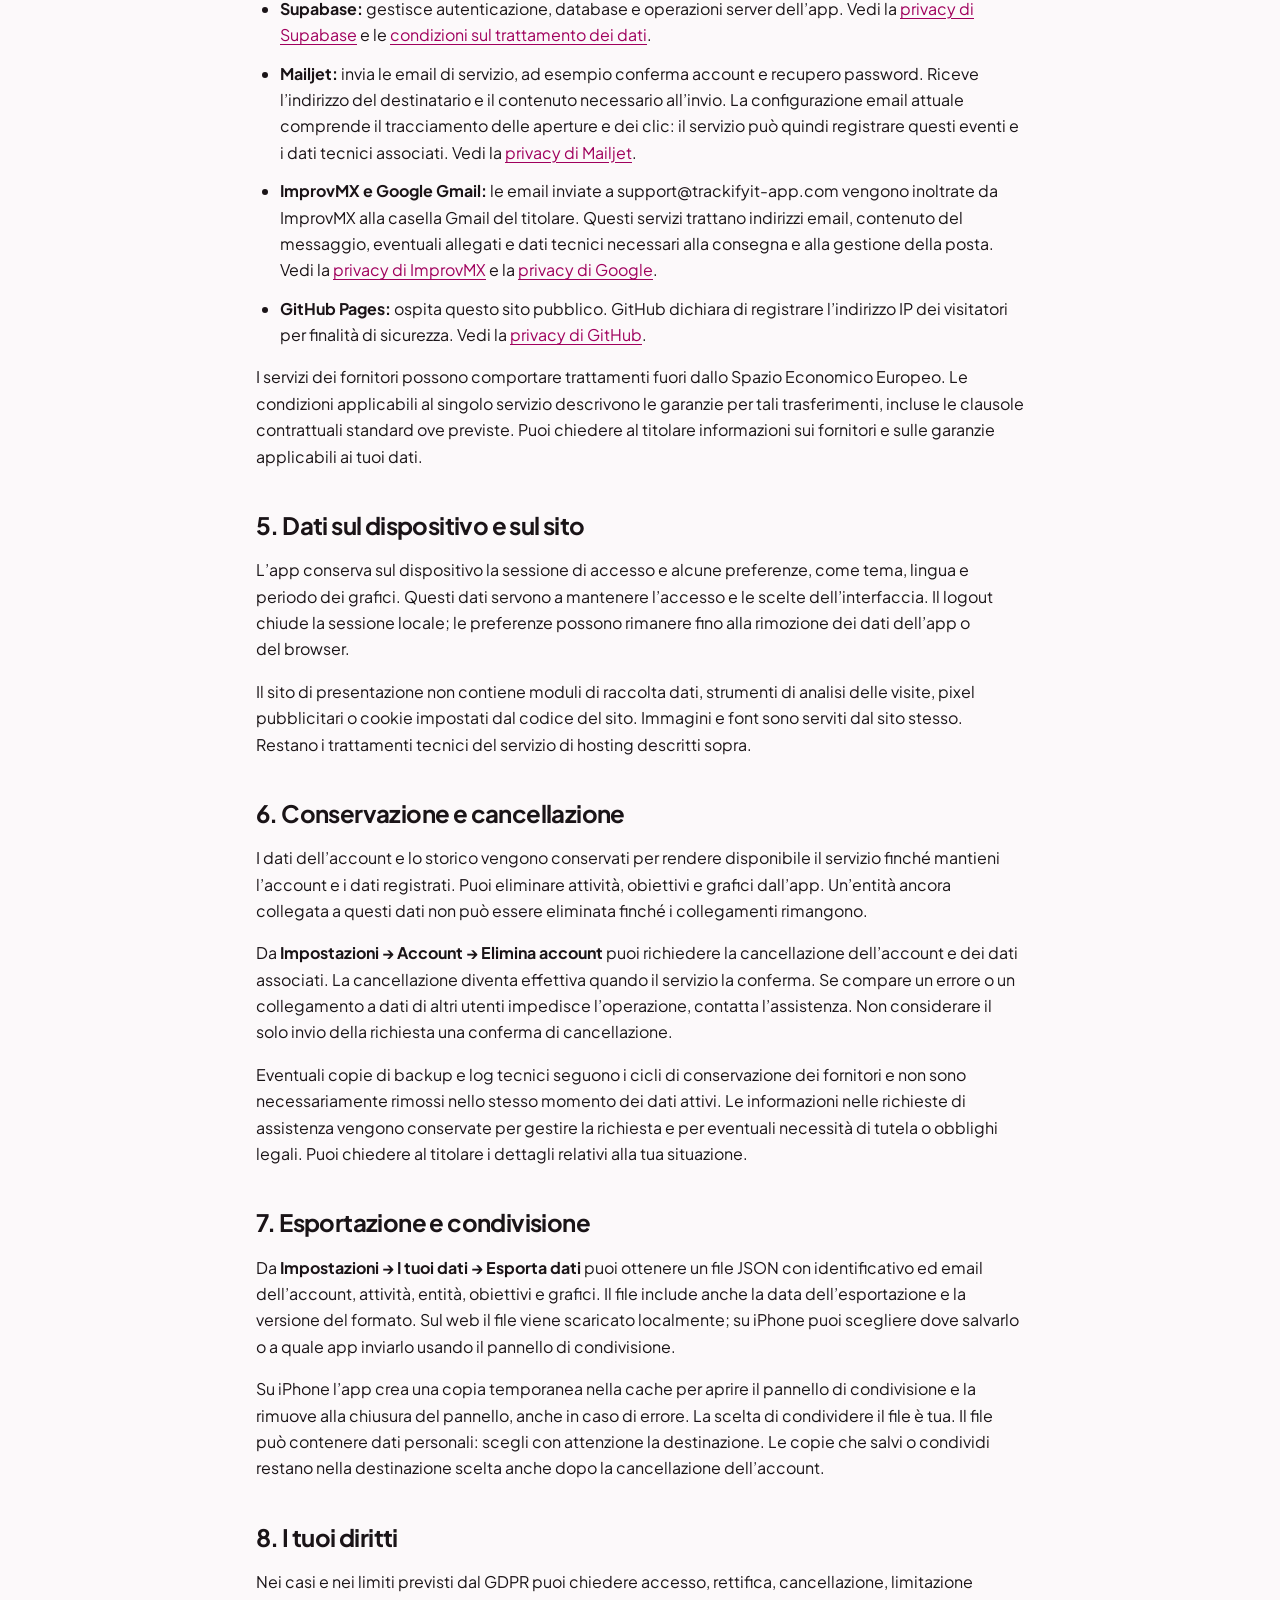
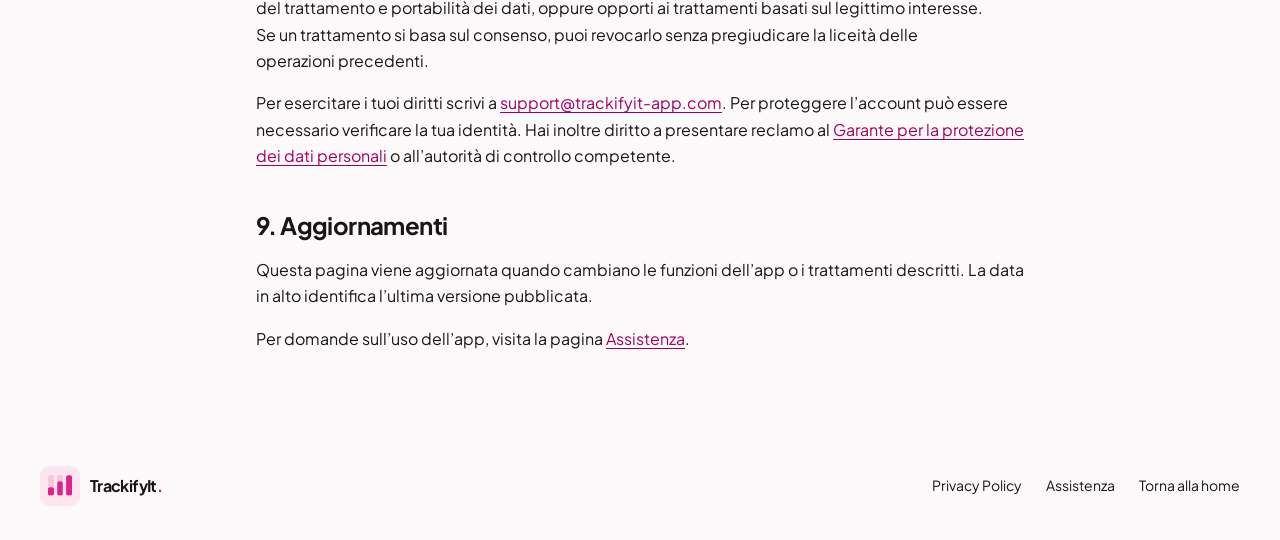
==== commit bc6f9444: "docs: finalize privacy owner and support contact" ====
--- a/privacy.html
+++ b/privacy.html
@@ -14,12 +14,12 @@
 <body>
   <a class="skip-link" href="#contenuto">Vai al contenuto</a>
   <header class="site-header wrap"><a class="brand" href="index.html" aria-label="TrackifyIt, pagina iniziale"><img src="assets/icon.png" width="40" height="40" alt=""><span>TrackifyIt<span class="brand-dot">.</span></span></a><a class="header-cta" href="index.html">Torna alla home</a></header>
-  <main class="document wrap" id="contenuto"><p class="document-note" role="note">Bozza per revisione: identità e contatto del titolare devono essere confermati prima della pubblicazione.</p>
+  <main class="document wrap" id="contenuto">
   <header class="document-header"><p class="eyebrow">I tuoi dati</p><h1>Privacy Policy</h1>
     <p class="document-lead">Come vengono trattati i dati quando usi TrackifyIt e visiti questo sito.</p>
     <p class="document-meta">Ultimo aggiornamento: 5 ottobre 2026</p></header>
   <nav class="document-index" aria-label="Indice dell’informativa"><a href="#titolare">Titolare e contatti</a><a href="#dati">Dati e finalità</a><a href="#fornitori">Fornitori</a><a href="#conservazione">Conservazione</a><a href="#diritti">I tuoi diritti</a></nav>
-  <section id="titolare"><h2>1. Titolare e contatti</h2><p>Il titolare del trattamento dei dati dell’app TrackifyIt è Titolare da confermare. Per richieste relative ai tuoi dati personali puoi scrivere a <span>Contatto da confermare prima della pubblicazione</span>.</p>
+  <section id="titolare"><h2>1. Titolare e contatti</h2><p>Il titolare del trattamento dei dati dell’app TrackifyIt è Davide Sbalzer. Per richieste relative ai tuoi dati personali puoi scrivere a <a href="mailto:support@trackifyit-app.com">support@trackifyit-app.com</a>.</p>
     <p>Questa informativa riguarda l’app TrackifyIt e il suo sito di presentazione ospitato su GitHub Pages.</p></section>
   <section id="dati"><h2>2. Quali dati vengono trattati</h2><ul>
     <li><strong>Account:</strong> indirizzo email, identificativo dell’utente e dati necessari ad autenticazione, conferma email e recupero della password.</li>
@@ -28,11 +28,12 @@
     <li><strong>Assistenza:</strong> indirizzo email e contenuti che invii volontariamente quando chiedi aiuto.</li>
   </ul><p>TrackifyIt non richiede accesso a contatti, posizione, fotocamera o dati di Apple Health. L’app è destinata al monitoraggio di quantità e abitudini generali. Evita di inserire informazioni mediche, diagnosi o altri dati sensibili nei nomi dei tracker o nelle richieste di assistenza.</p></section>
   <section><h2>3. Perché vengono usati i dati</h2><p>I dati dell’account e quelli che registri servono a consentirti di accedere, ritrovare il tuo storico, visualizzare grafici, gestire obiettivi ed esportare le informazioni. Il trattamento necessario a fornire queste funzioni si basa sull’esecuzione del servizio richiesto (articolo 6, paragrafo 1, lettera b del GDPR).</p>
-    <p>I dati tecnici necessari a proteggere il servizio e prevenire accessi non autorizzati vengono trattati per il legittimo interesse alla sicurezza (articolo 6, paragrafo 1, lettera f). Eventuali trattamenti richiesti dalla legge si basano sull’adempimento di obblighi legali (lettera c). Le richieste di assistenza vengono trattate per rispondere alla richiesta dell’utente.</p>
+    <p>I dati tecnici necessari a proteggere il servizio e prevenire accessi non autorizzati vengono trattati per il legittimo interesse alla sicurezza (articolo 6, paragrafo 1, lettera f). Eventuali trattamenti richiesti dalla legge si basano sull’adempimento di obblighi legali (lettera c). Le richieste di assistenza relative all’app vengono trattate per fornire il supporto richiesto nell’ambito del servizio (articolo 6, paragrafo 1, lettera b); le richieste di esercizio dei diritti vengono trattate per adempiere agli obblighi di legge (lettera c).</p>
     <p>L’email è necessaria per creare e gestire un account; senza di essa non puoi accedere all’app. Scegli tu quali tracker e quantità inserire. Non vengono svolte decisioni automatizzate con effetti giuridici o analogamente significativi sulla tua persona: grafici e indicatori mostrano soltanto i dati e gli obiettivi impostati da te.</p></section>
   <section id="fornitori"><h2>4. Servizi che intervengono nel trattamento</h2><ul>
     <li><strong>Supabase:</strong> gestisce autenticazione, database e operazioni server dell’app. Vedi la <a href="https://supabase.com/privacy">privacy di Supabase</a> e le <a href="https://supabase.com/legal/customer-resources/data-processing-addendum">condizioni sul trattamento dei dati</a>.</li>
     <li><strong>Mailjet:</strong> invia le email di servizio, ad esempio conferma account e recupero password. Riceve l’indirizzo del destinatario e il contenuto necessario all’invio. La configurazione email attuale comprende il tracciamento delle aperture e dei clic: il servizio può quindi registrare questi eventi e i dati tecnici associati. Vedi la <a href="https://www.mailjet.com/legal/privacy-policy/">privacy di Mailjet</a>.</li>
+    <li><strong>ImprovMX e Google Gmail:</strong> le email inviate a support@trackifyit-app.com vengono inoltrate da ImprovMX alla casella Gmail del titolare. Questi servizi trattano indirizzi email, contenuto del messaggio, eventuali allegati e dati tecnici necessari alla consegna e alla gestione della posta. Vedi la <a href="https://improvmx.com/transparency/privacy-policy/">privacy di ImprovMX</a> e la <a href="https://policies.google.com/privacy">privacy di Google</a>.</li>
     <li><strong>GitHub Pages:</strong> ospita questo sito pubblico. GitHub dichiara di registrare l’indirizzo IP dei visitatori per finalità di sicurezza. Vedi la <a href="https://docs.github.com/en/site-policy/privacy-policies/github-general-privacy-statement">privacy di GitHub</a>.</li>
   </ul><p>I servizi dei fornitori possono comportare trattamenti fuori dallo Spazio Economico Europeo. Le condizioni applicabili al singolo servizio descrivono le garanzie per tali trasferimenti, incluse le clausole contrattuali standard ove previste. Puoi chiedere al titolare informazioni sui fornitori e sulle garanzie applicabili ai tuoi dati.</p></section>
   <section><h2>5. Dati sul dispositivo e sul sito</h2><p>L’app conserva sul dispositivo la sessione di accesso e alcune preferenze, come tema, lingua e periodo dei grafici. Questi dati servono a mantenere l’accesso e le scelte dell’interfaccia. Il logout chiude la sessione locale; le preferenze possono rimanere fino alla rimozione dei dati dell’app o del browser.</p>
@@ -40,10 +41,10 @@
   <section id="conservazione"><h2>6. Conservazione e cancellazione</h2><p>I dati dell’account e lo storico vengono conservati per rendere disponibile il servizio finché mantieni l’account e i dati registrati. Puoi eliminare attività, obiettivi e grafici dall’app. Un’entità ancora collegata a questi dati non può essere eliminata finché i collegamenti rimangono.</p>
     <p>Da <strong>Impostazioni → Account → Elimina account</strong> puoi richiedere la cancellazione dell’account e dei dati associati. La cancellazione diventa effettiva quando il servizio la conferma. Se compare un errore o un collegamento a dati di altri utenti impedisce l’operazione, contatta l’assistenza. Non considerare il solo invio della richiesta una conferma di cancellazione.</p>
     <p>Eventuali copie di backup e log tecnici seguono i cicli di conservazione dei fornitori e non sono necessariamente rimossi nello stesso momento dei dati attivi. Le informazioni nelle richieste di assistenza vengono conservate per gestire la richiesta e per eventuali necessità di tutela o obblighi legali. Puoi chiedere al titolare i dettagli relativi alla tua situazione.</p></section>
-  <section><h2>7. Esportazione e condivisione</h2><p>Da <strong>Impostazioni → I tuoi dati → Esporta dati</strong> puoi ottenere un file JSON con attività, entità, obiettivi e grafici. Sul web il file viene scaricato localmente; su iPhone puoi scegliere dove salvarlo o a quale app inviarlo usando il pannello di condivisione.</p>
-    <p>La scelta di condividere il file è tua. Il file può contenere dati personali: scegli con attenzione la destinazione. Le copie che salvi o condividi restano nella destinazione scelta anche dopo la cancellazione dell’account.</p></section>
+  <section><h2>7. Esportazione e condivisione</h2><p>Da <strong>Impostazioni → I tuoi dati → Esporta dati</strong> puoi ottenere un file JSON con identificativo ed email dell’account, attività, entità, obiettivi e grafici. Il file include anche la data dell’esportazione e la versione del formato. Sul web il file viene scaricato localmente; su iPhone puoi scegliere dove salvarlo o a quale app inviarlo usando il pannello di condivisione.</p>
+    <p>Su iPhone l’app crea una copia temporanea nella cache per aprire il pannello di condivisione e la rimuove alla chiusura del pannello, anche in caso di errore. La scelta di condividere il file è tua. Il file può contenere dati personali: scegli con attenzione la destinazione. Le copie che salvi o condividi restano nella destinazione scelta anche dopo la cancellazione dell’account.</p></section>
   <section id="diritti"><h2>8. I tuoi diritti</h2><p>Nei casi e nei limiti previsti dal GDPR puoi chiedere accesso, rettifica, cancellazione, limitazione del trattamento e portabilità dei dati, oppure opporti ai trattamenti basati sul legittimo interesse. Se un trattamento si basa sul consenso, puoi revocarlo senza pregiudicare la liceità delle operazioni precedenti.</p>
-    <p>Per esercitare i tuoi diritti scrivi a <span>Contatto da confermare prima della pubblicazione</span>. Per proteggere l’account può essere necessario verificare la tua identità. Hai inoltre diritto a presentare reclamo al <a href="https://www.garanteprivacy.it/">Garante per la protezione dei dati personali</a> o all’autorità di controllo competente.</p></section>
+    <p>Per esercitare i tuoi diritti scrivi a <a href="mailto:support@trackifyit-app.com">support@trackifyit-app.com</a>. Per proteggere l’account può essere necessario verificare la tua identità. Hai inoltre diritto a presentare reclamo al <a href="https://www.garanteprivacy.it/">Garante per la protezione dei dati personali</a> o all’autorità di controllo competente.</p></section>
   <section><h2>9. Aggiornamenti</h2><p>Questa pagina viene aggiornata quando cambiano le funzioni dell’app o i trattamenti descritti. La data in alto identifica l’ultima versione pubblicata.</p><p>Per domande sull’uso dell’app, visita la pagina <a href="support.html">Assistenza</a>.</p></section>
 </main>
   <footer class="site-footer wrap"><a class="brand" href="index.html" aria-label="TrackifyIt, pagina iniziale"><img src="assets/icon.png" width="40" height="40" alt=""><span>TrackifyIt<span class="brand-dot">.</span></span></a><div class="footer-links"><a href="privacy.html">Privacy Policy</a><a href="support.html">Assistenza</a><a href="index.html">Torna alla home</a></div></footer>
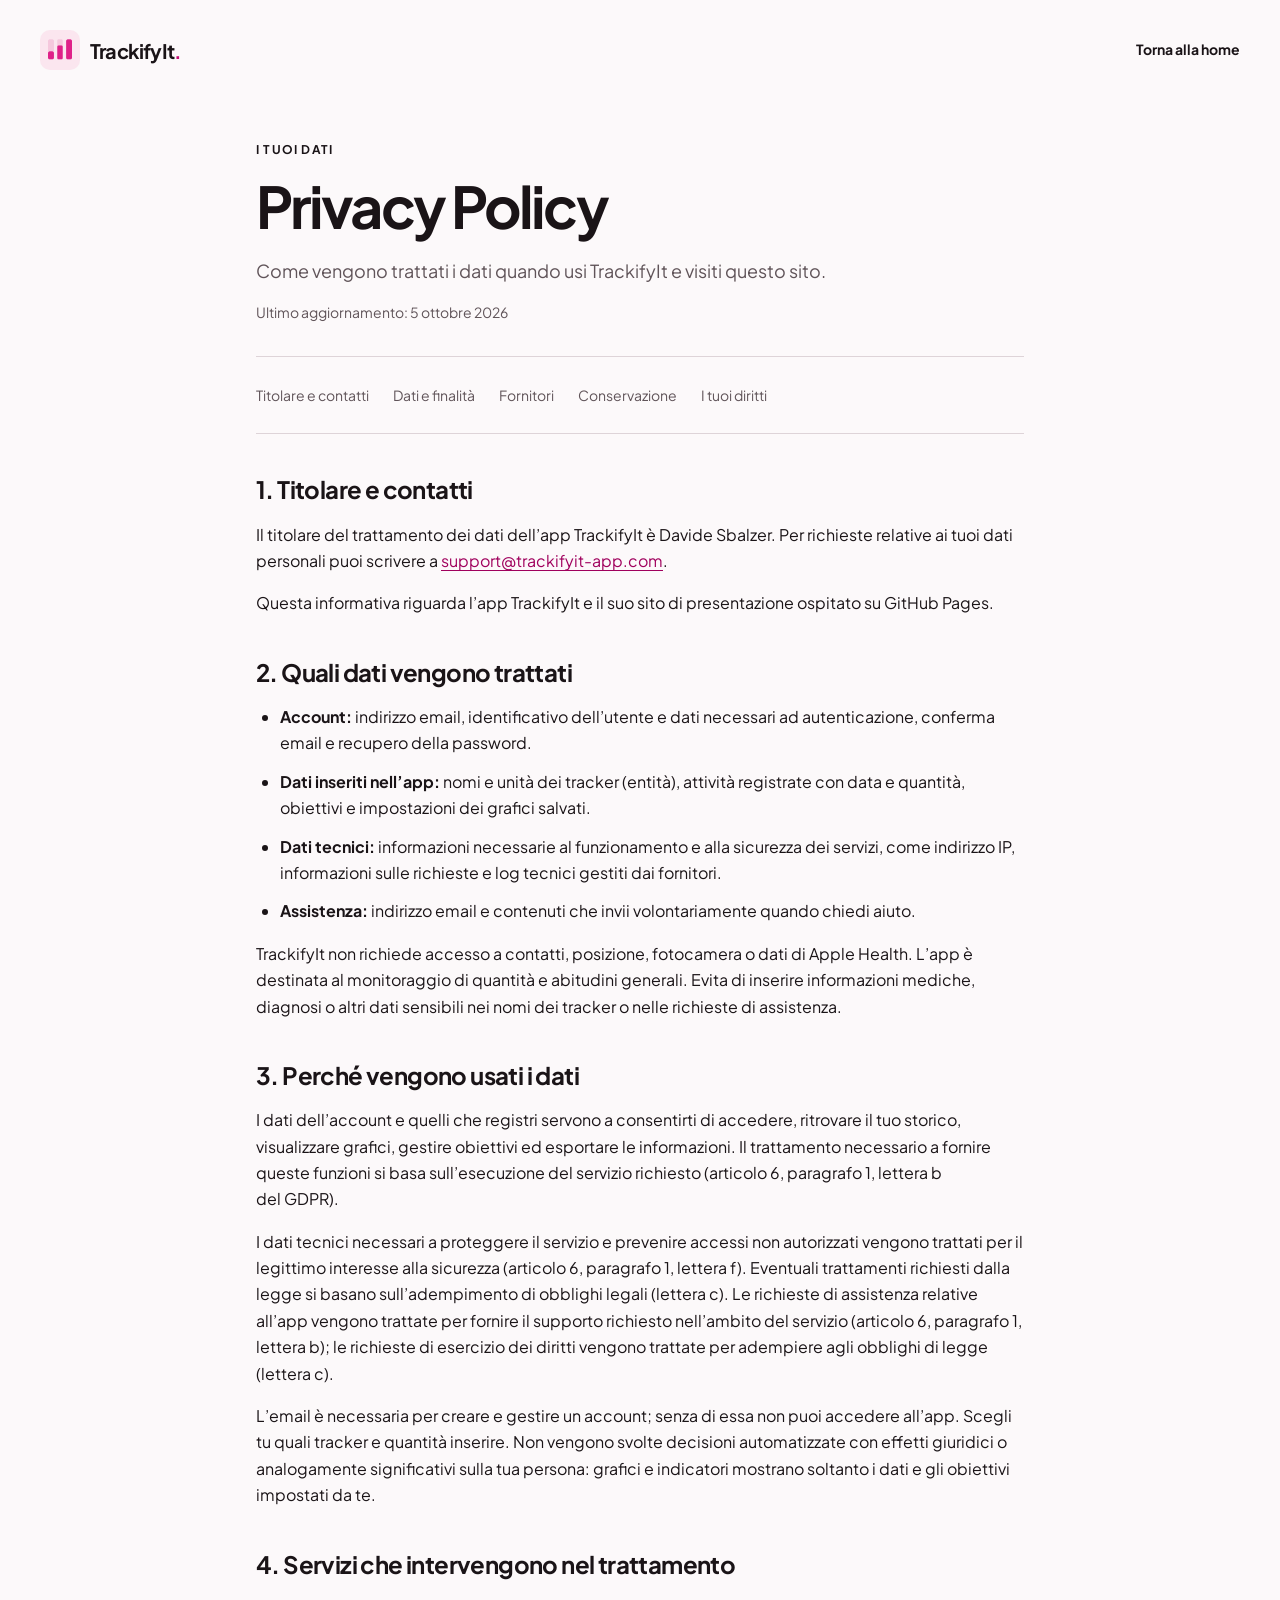
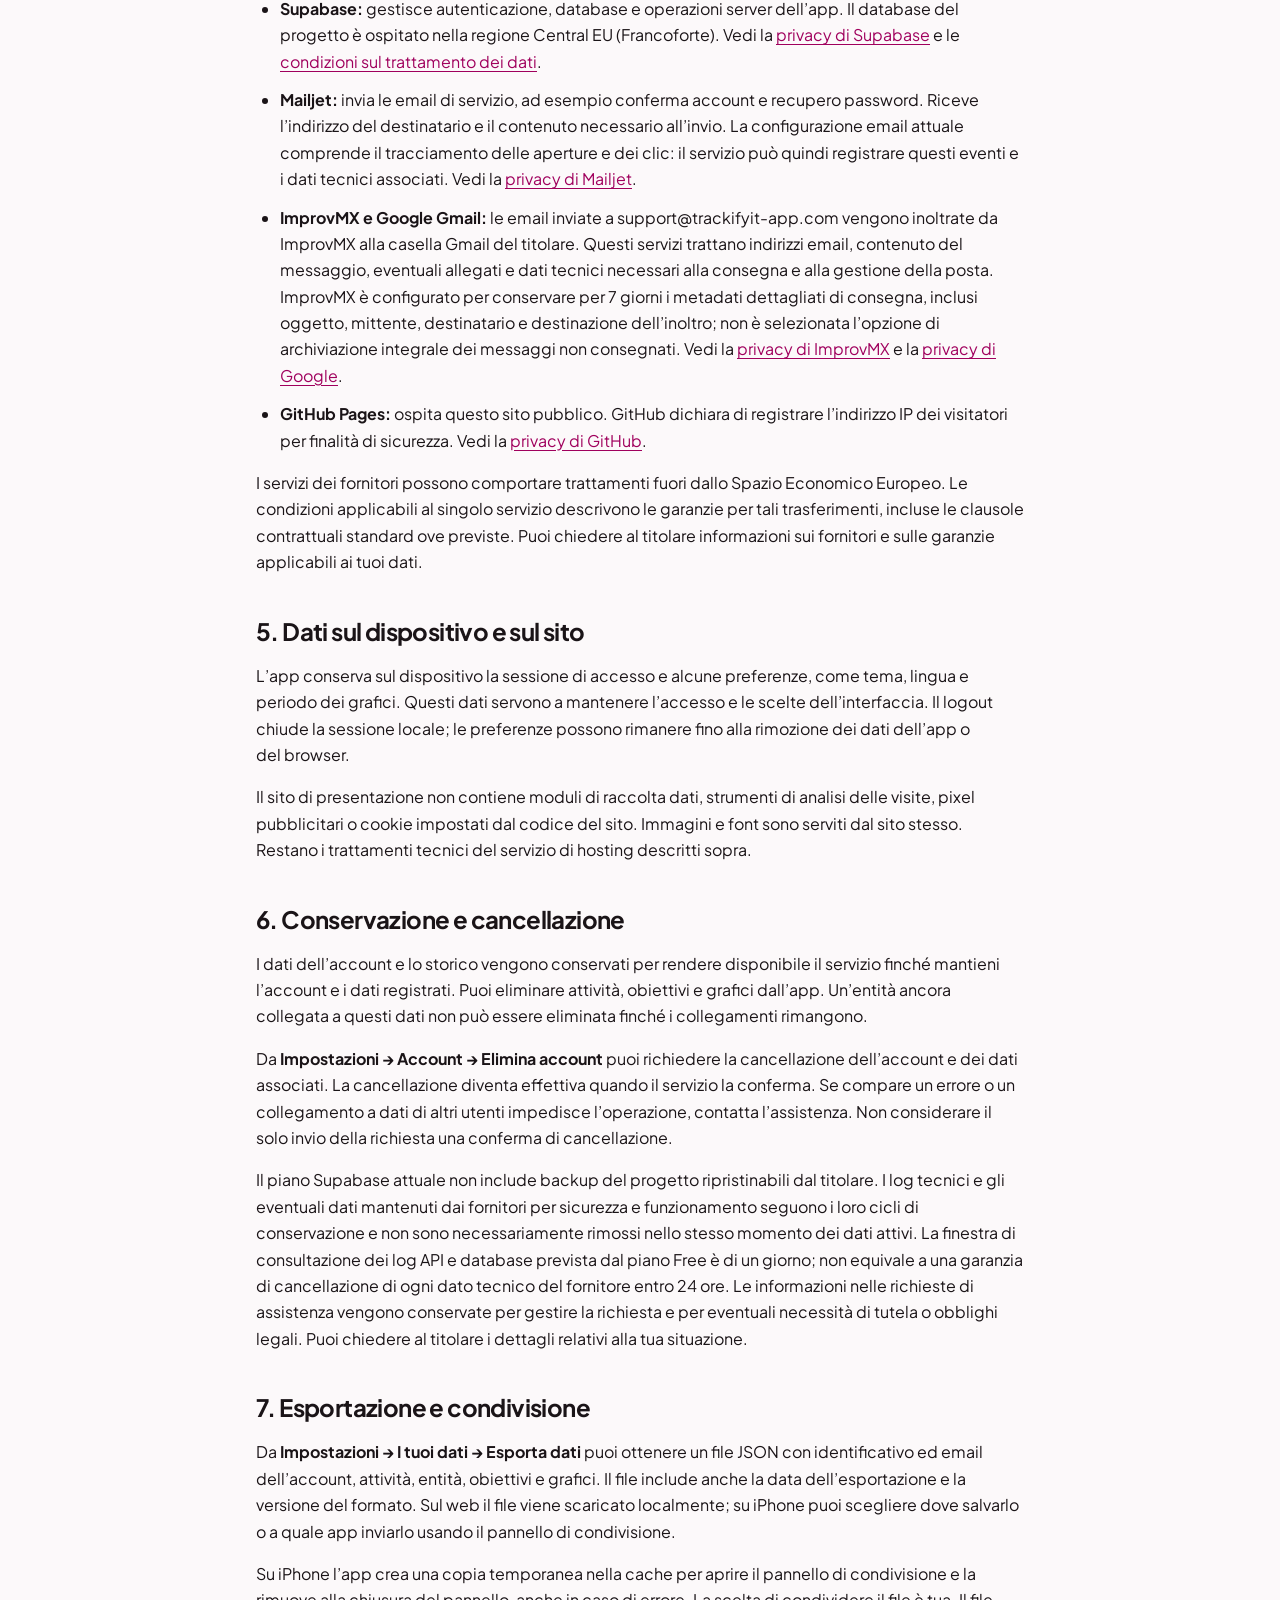
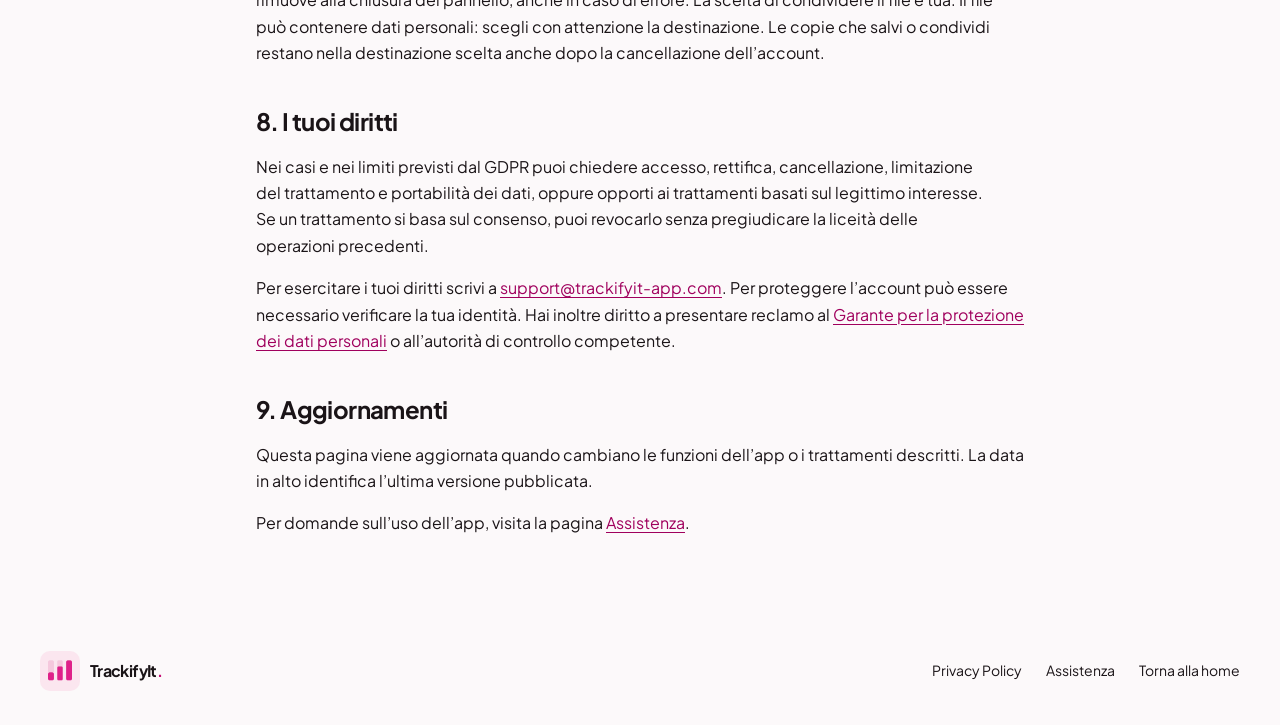
==== commit a81df77b: "docs: clarify verified provider region and retention settings" ====
--- a/privacy.html
+++ b/privacy.html
@@ -31,16 +31,16 @@
     <p>I dati tecnici necessari a proteggere il servizio e prevenire accessi non autorizzati vengono trattati per il legittimo interesse alla sicurezza (articolo 6, paragrafo 1, lettera f). Eventuali trattamenti richiesti dalla legge si basano sull’adempimento di obblighi legali (lettera c). Le richieste di assistenza relative all’app vengono trattate per fornire il supporto richiesto nell’ambito del servizio (articolo 6, paragrafo 1, lettera b); le richieste di esercizio dei diritti vengono trattate per adempiere agli obblighi di legge (lettera c).</p>
     <p>L’email è necessaria per creare e gestire un account; senza di essa non puoi accedere all’app. Scegli tu quali tracker e quantità inserire. Non vengono svolte decisioni automatizzate con effetti giuridici o analogamente significativi sulla tua persona: grafici e indicatori mostrano soltanto i dati e gli obiettivi impostati da te.</p></section>
   <section id="fornitori"><h2>4. Servizi che intervengono nel trattamento</h2><ul>
-    <li><strong>Supabase:</strong> gestisce autenticazione, database e operazioni server dell’app. Vedi la <a href="https://supabase.com/privacy">privacy di Supabase</a> e le <a href="https://supabase.com/legal/customer-resources/data-processing-addendum">condizioni sul trattamento dei dati</a>.</li>
+    <li><strong>Supabase:</strong> gestisce autenticazione, database e operazioni server dell’app. Il database del progetto è ospitato nella regione Central EU (Francoforte). Vedi la <a href="https://supabase.com/privacy">privacy di Supabase</a> e le <a href="https://supabase.com/legal/customer-resources/data-processing-addendum">condizioni sul trattamento dei dati</a>.</li>
     <li><strong>Mailjet:</strong> invia le email di servizio, ad esempio conferma account e recupero password. Riceve l’indirizzo del destinatario e il contenuto necessario all’invio. La configurazione email attuale comprende il tracciamento delle aperture e dei clic: il servizio può quindi registrare questi eventi e i dati tecnici associati. Vedi la <a href="https://www.mailjet.com/legal/privacy-policy/">privacy di Mailjet</a>.</li>
-    <li><strong>ImprovMX e Google Gmail:</strong> le email inviate a support@trackifyit-app.com vengono inoltrate da ImprovMX alla casella Gmail del titolare. Questi servizi trattano indirizzi email, contenuto del messaggio, eventuali allegati e dati tecnici necessari alla consegna e alla gestione della posta. Vedi la <a href="https://improvmx.com/transparency/privacy-policy/">privacy di ImprovMX</a> e la <a href="https://policies.google.com/privacy">privacy di Google</a>.</li>
+    <li><strong>ImprovMX e Google Gmail:</strong> le email inviate a support@trackifyit-app.com vengono inoltrate da ImprovMX alla casella Gmail del titolare. Questi servizi trattano indirizzi email, contenuto del messaggio, eventuali allegati e dati tecnici necessari alla consegna e alla gestione della posta. ImprovMX è configurato per conservare per 7 giorni i metadati dettagliati di consegna, inclusi oggetto, mittente, destinatario e destinazione dell’inoltro; non è selezionata l’opzione di archiviazione integrale dei messaggi non consegnati. Vedi la <a href="https://improvmx.com/transparency/privacy-policy/">privacy di ImprovMX</a> e la <a href="https://policies.google.com/privacy">privacy di Google</a>.</li>
     <li><strong>GitHub Pages:</strong> ospita questo sito pubblico. GitHub dichiara di registrare l’indirizzo IP dei visitatori per finalità di sicurezza. Vedi la <a href="https://docs.github.com/en/site-policy/privacy-policies/github-general-privacy-statement">privacy di GitHub</a>.</li>
   </ul><p>I servizi dei fornitori possono comportare trattamenti fuori dallo Spazio Economico Europeo. Le condizioni applicabili al singolo servizio descrivono le garanzie per tali trasferimenti, incluse le clausole contrattuali standard ove previste. Puoi chiedere al titolare informazioni sui fornitori e sulle garanzie applicabili ai tuoi dati.</p></section>
   <section><h2>5. Dati sul dispositivo e sul sito</h2><p>L’app conserva sul dispositivo la sessione di accesso e alcune preferenze, come tema, lingua e periodo dei grafici. Questi dati servono a mantenere l’accesso e le scelte dell’interfaccia. Il logout chiude la sessione locale; le preferenze possono rimanere fino alla rimozione dei dati dell’app o del browser.</p>
     <p>Il sito di presentazione non contiene moduli di raccolta dati, strumenti di analisi delle visite, pixel pubblicitari o cookie impostati dal codice del sito. Immagini e font sono serviti dal sito stesso. Restano i trattamenti tecnici del servizio di hosting descritti sopra.</p></section>
   <section id="conservazione"><h2>6. Conservazione e cancellazione</h2><p>I dati dell’account e lo storico vengono conservati per rendere disponibile il servizio finché mantieni l’account e i dati registrati. Puoi eliminare attività, obiettivi e grafici dall’app. Un’entità ancora collegata a questi dati non può essere eliminata finché i collegamenti rimangono.</p>
     <p>Da <strong>Impostazioni → Account → Elimina account</strong> puoi richiedere la cancellazione dell’account e dei dati associati. La cancellazione diventa effettiva quando il servizio la conferma. Se compare un errore o un collegamento a dati di altri utenti impedisce l’operazione, contatta l’assistenza. Non considerare il solo invio della richiesta una conferma di cancellazione.</p>
-    <p>Eventuali copie di backup e log tecnici seguono i cicli di conservazione dei fornitori e non sono necessariamente rimossi nello stesso momento dei dati attivi. Le informazioni nelle richieste di assistenza vengono conservate per gestire la richiesta e per eventuali necessità di tutela o obblighi legali. Puoi chiedere al titolare i dettagli relativi alla tua situazione.</p></section>
+    <p>Il piano Supabase attuale non include backup del progetto ripristinabili dal titolare. I log tecnici e gli eventuali dati mantenuti dai fornitori per sicurezza e funzionamento seguono i loro cicli di conservazione e non sono necessariamente rimossi nello stesso momento dei dati attivi. La finestra di consultazione dei log API e database prevista dal piano Free è di un giorno; non equivale a una garanzia di cancellazione di ogni dato tecnico del fornitore entro 24 ore. Le informazioni nelle richieste di assistenza vengono conservate per gestire la richiesta e per eventuali necessità di tutela o obblighi legali. Puoi chiedere al titolare i dettagli relativi alla tua situazione.</p></section>
   <section><h2>7. Esportazione e condivisione</h2><p>Da <strong>Impostazioni → I tuoi dati → Esporta dati</strong> puoi ottenere un file JSON con identificativo ed email dell’account, attività, entità, obiettivi e grafici. Il file include anche la data dell’esportazione e la versione del formato. Sul web il file viene scaricato localmente; su iPhone puoi scegliere dove salvarlo o a quale app inviarlo usando il pannello di condivisione.</p>
     <p>Su iPhone l’app crea una copia temporanea nella cache per aprire il pannello di condivisione e la rimuove alla chiusura del pannello, anche in caso di errore. La scelta di condividere il file è tua. Il file può contenere dati personali: scegli con attenzione la destinazione. Le copie che salvi o condividi restano nella destinazione scelta anche dopo la cancellazione dell’account.</p></section>
   <section id="diritti"><h2>8. I tuoi diritti</h2><p>Nei casi e nei limiti previsti dal GDPR puoi chiedere accesso, rettifica, cancellazione, limitazione del trattamento e portabilità dei dati, oppure opporti ai trattamenti basati sul legittimo interesse. Se un trattamento si basa sul consenso, puoi revocarlo senza pregiudicare la liceità delle operazioni precedenti.</p>
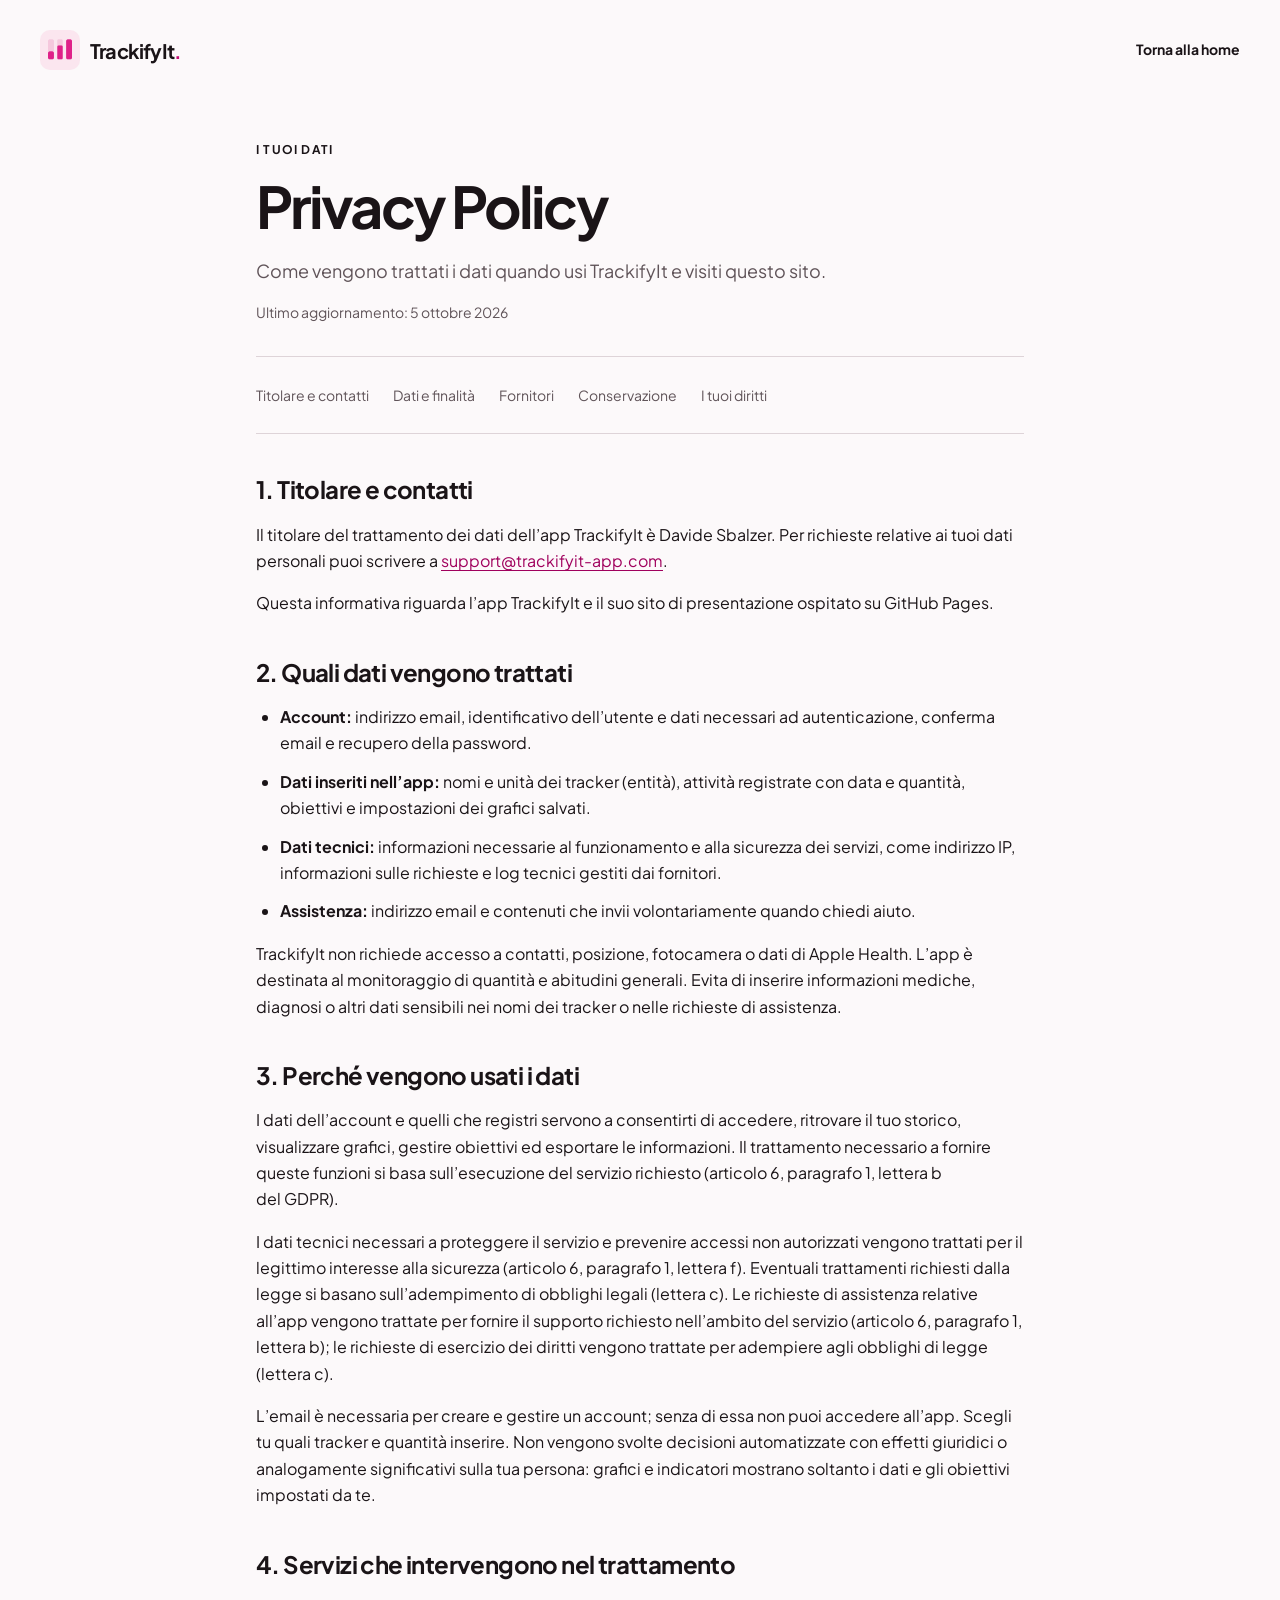
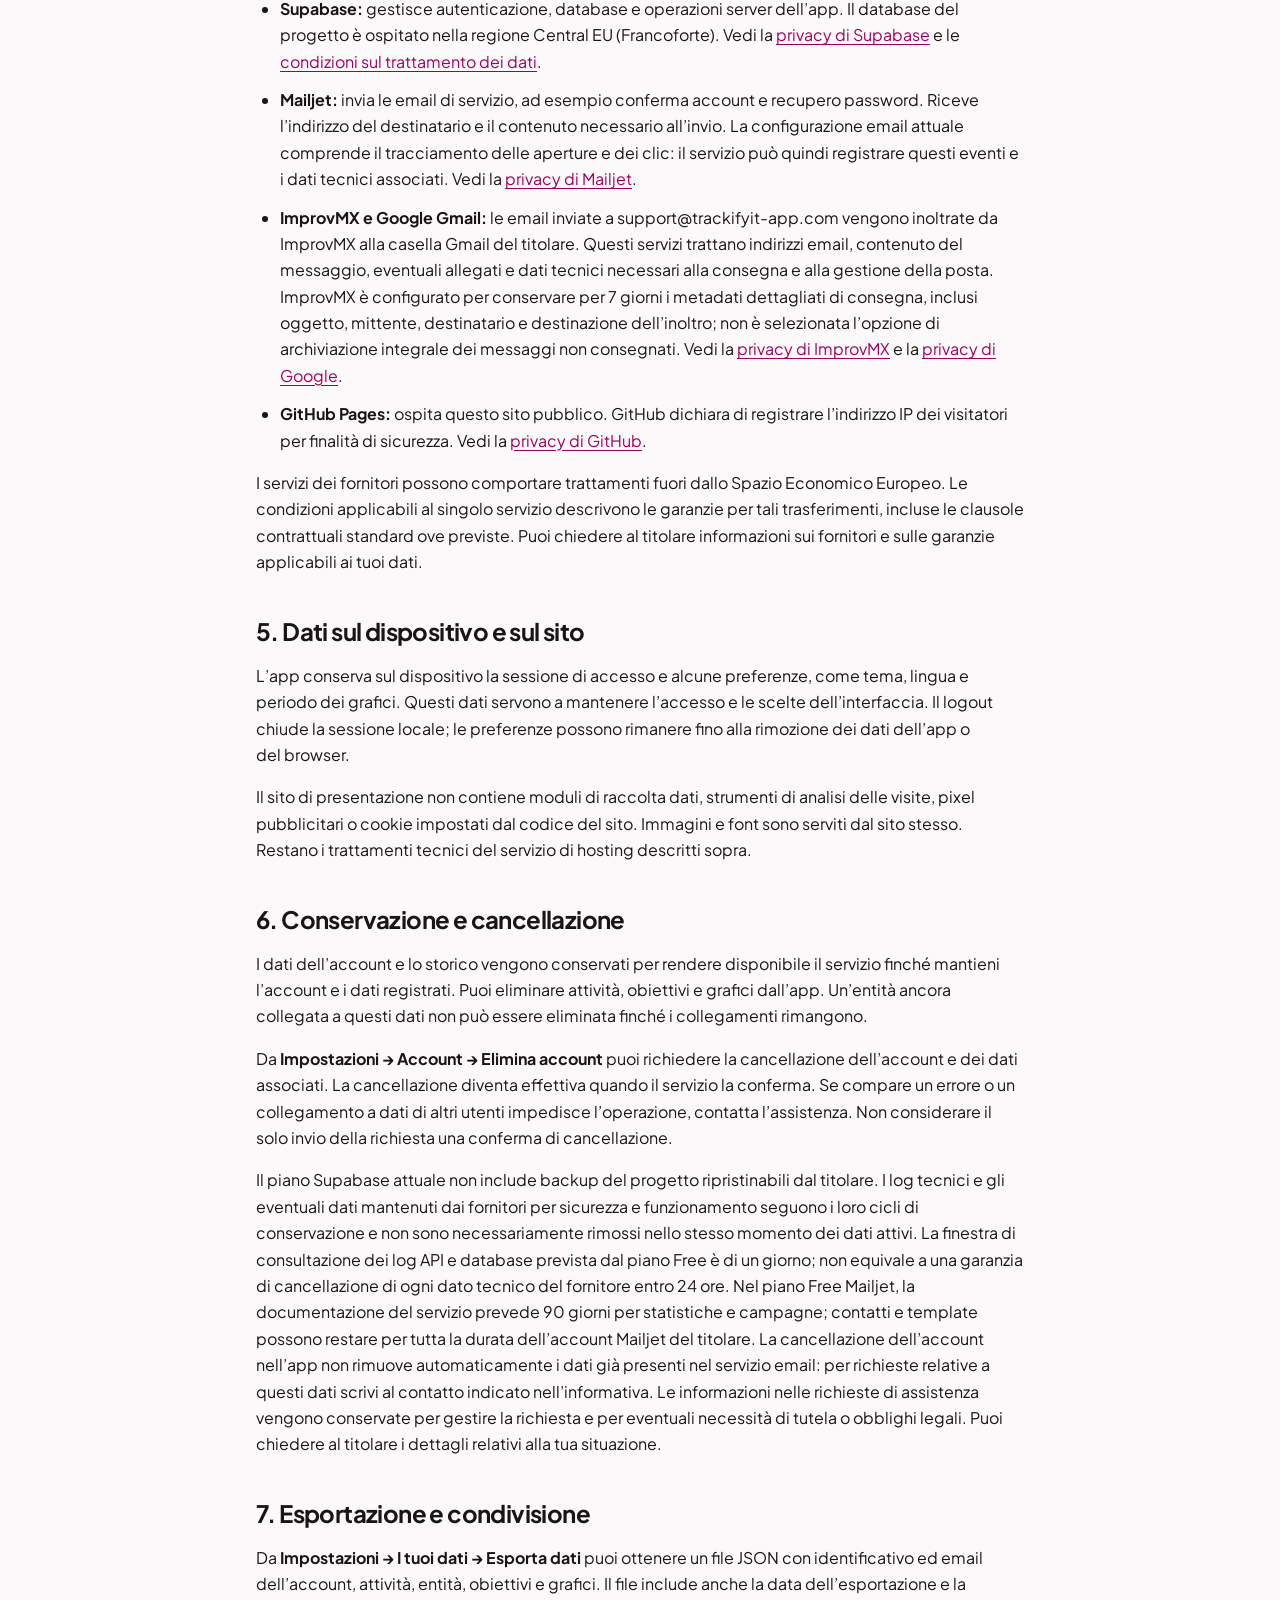
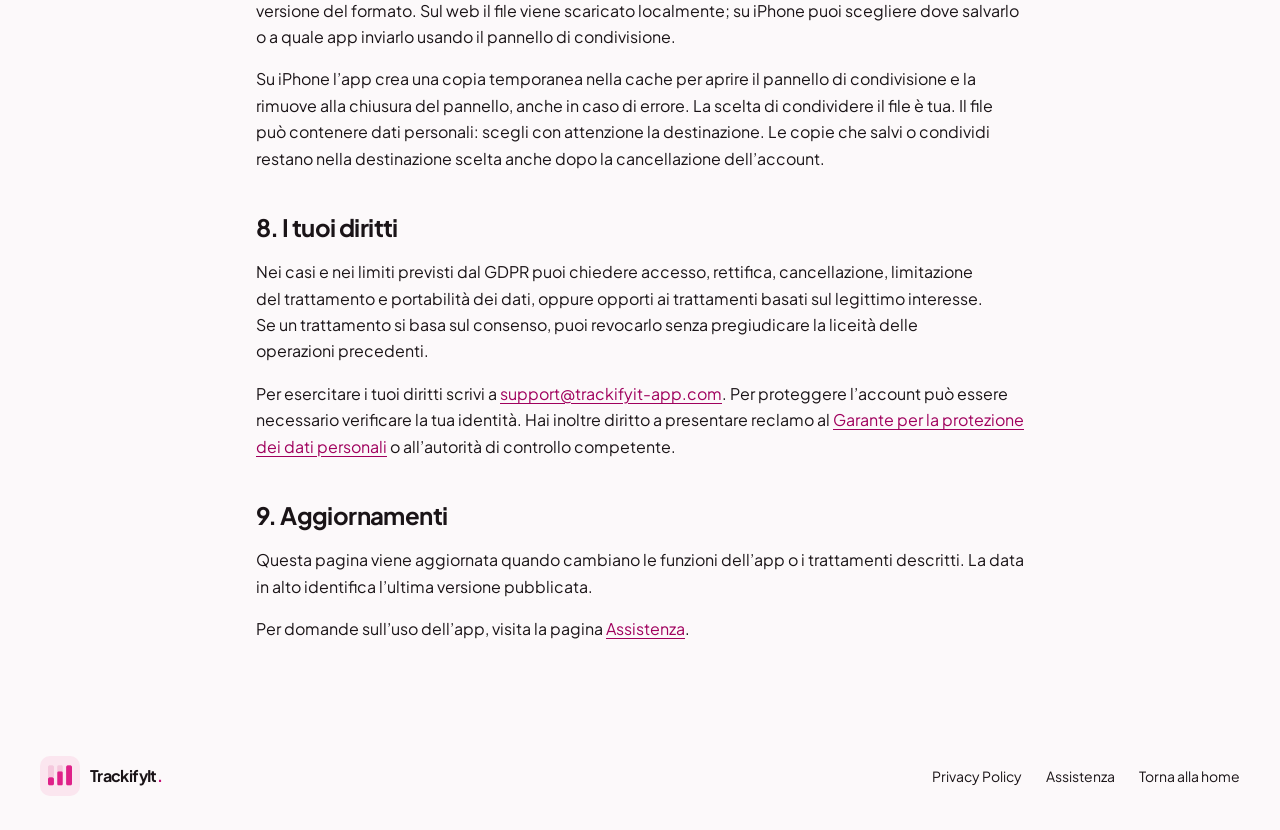
==== commit a821da0b: "docs: clarify Mailjet email data retention" ====
--- a/privacy.html
+++ b/privacy.html
@@ -40,7 +40,7 @@
     <p>Il sito di presentazione non contiene moduli di raccolta dati, strumenti di analisi delle visite, pixel pubblicitari o cookie impostati dal codice del sito. Immagini e font sono serviti dal sito stesso. Restano i trattamenti tecnici del servizio di hosting descritti sopra.</p></section>
   <section id="conservazione"><h2>6. Conservazione e cancellazione</h2><p>I dati dell’account e lo storico vengono conservati per rendere disponibile il servizio finché mantieni l’account e i dati registrati. Puoi eliminare attività, obiettivi e grafici dall’app. Un’entità ancora collegata a questi dati non può essere eliminata finché i collegamenti rimangono.</p>
     <p>Da <strong>Impostazioni → Account → Elimina account</strong> puoi richiedere la cancellazione dell’account e dei dati associati. La cancellazione diventa effettiva quando il servizio la conferma. Se compare un errore o un collegamento a dati di altri utenti impedisce l’operazione, contatta l’assistenza. Non considerare il solo invio della richiesta una conferma di cancellazione.</p>
-    <p>Il piano Supabase attuale non include backup del progetto ripristinabili dal titolare. I log tecnici e gli eventuali dati mantenuti dai fornitori per sicurezza e funzionamento seguono i loro cicli di conservazione e non sono necessariamente rimossi nello stesso momento dei dati attivi. La finestra di consultazione dei log API e database prevista dal piano Free è di un giorno; non equivale a una garanzia di cancellazione di ogni dato tecnico del fornitore entro 24 ore. Le informazioni nelle richieste di assistenza vengono conservate per gestire la richiesta e per eventuali necessità di tutela o obblighi legali. Puoi chiedere al titolare i dettagli relativi alla tua situazione.</p></section>
+    <p>Il piano Supabase attuale non include backup del progetto ripristinabili dal titolare. I log tecnici e gli eventuali dati mantenuti dai fornitori per sicurezza e funzionamento seguono i loro cicli di conservazione e non sono necessariamente rimossi nello stesso momento dei dati attivi. La finestra di consultazione dei log API e database prevista dal piano Free è di un giorno; non equivale a una garanzia di cancellazione di ogni dato tecnico del fornitore entro 24 ore. Nel piano Free Mailjet, la documentazione del servizio prevede 90 giorni per statistiche e campagne; contatti e template possono restare per tutta la durata dell’account Mailjet del titolare. La cancellazione dell’account nell’app non rimuove automaticamente i dati già presenti nel servizio email: per richieste relative a questi dati scrivi al contatto indicato nell’informativa. Le informazioni nelle richieste di assistenza vengono conservate per gestire la richiesta e per eventuali necessità di tutela o obblighi legali. Puoi chiedere al titolare i dettagli relativi alla tua situazione.</p></section>
   <section><h2>7. Esportazione e condivisione</h2><p>Da <strong>Impostazioni → I tuoi dati → Esporta dati</strong> puoi ottenere un file JSON con identificativo ed email dell’account, attività, entità, obiettivi e grafici. Il file include anche la data dell’esportazione e la versione del formato. Sul web il file viene scaricato localmente; su iPhone puoi scegliere dove salvarlo o a quale app inviarlo usando il pannello di condivisione.</p>
     <p>Su iPhone l’app crea una copia temporanea nella cache per aprire il pannello di condivisione e la rimuove alla chiusura del pannello, anche in caso di errore. La scelta di condividere il file è tua. Il file può contenere dati personali: scegli con attenzione la destinazione. Le copie che salvi o condividi restano nella destinazione scelta anche dopo la cancellazione dell’account.</p></section>
   <section id="diritti"><h2>8. I tuoi diritti</h2><p>Nei casi e nei limiti previsti dal GDPR puoi chiedere accesso, rettifica, cancellazione, limitazione del trattamento e portabilità dei dati, oppure opporti ai trattamenti basati sul legittimo interesse. Se un trattamento si basa sul consenso, puoi revocarlo senza pregiudicare la liceità delle operazioni precedenti.</p>
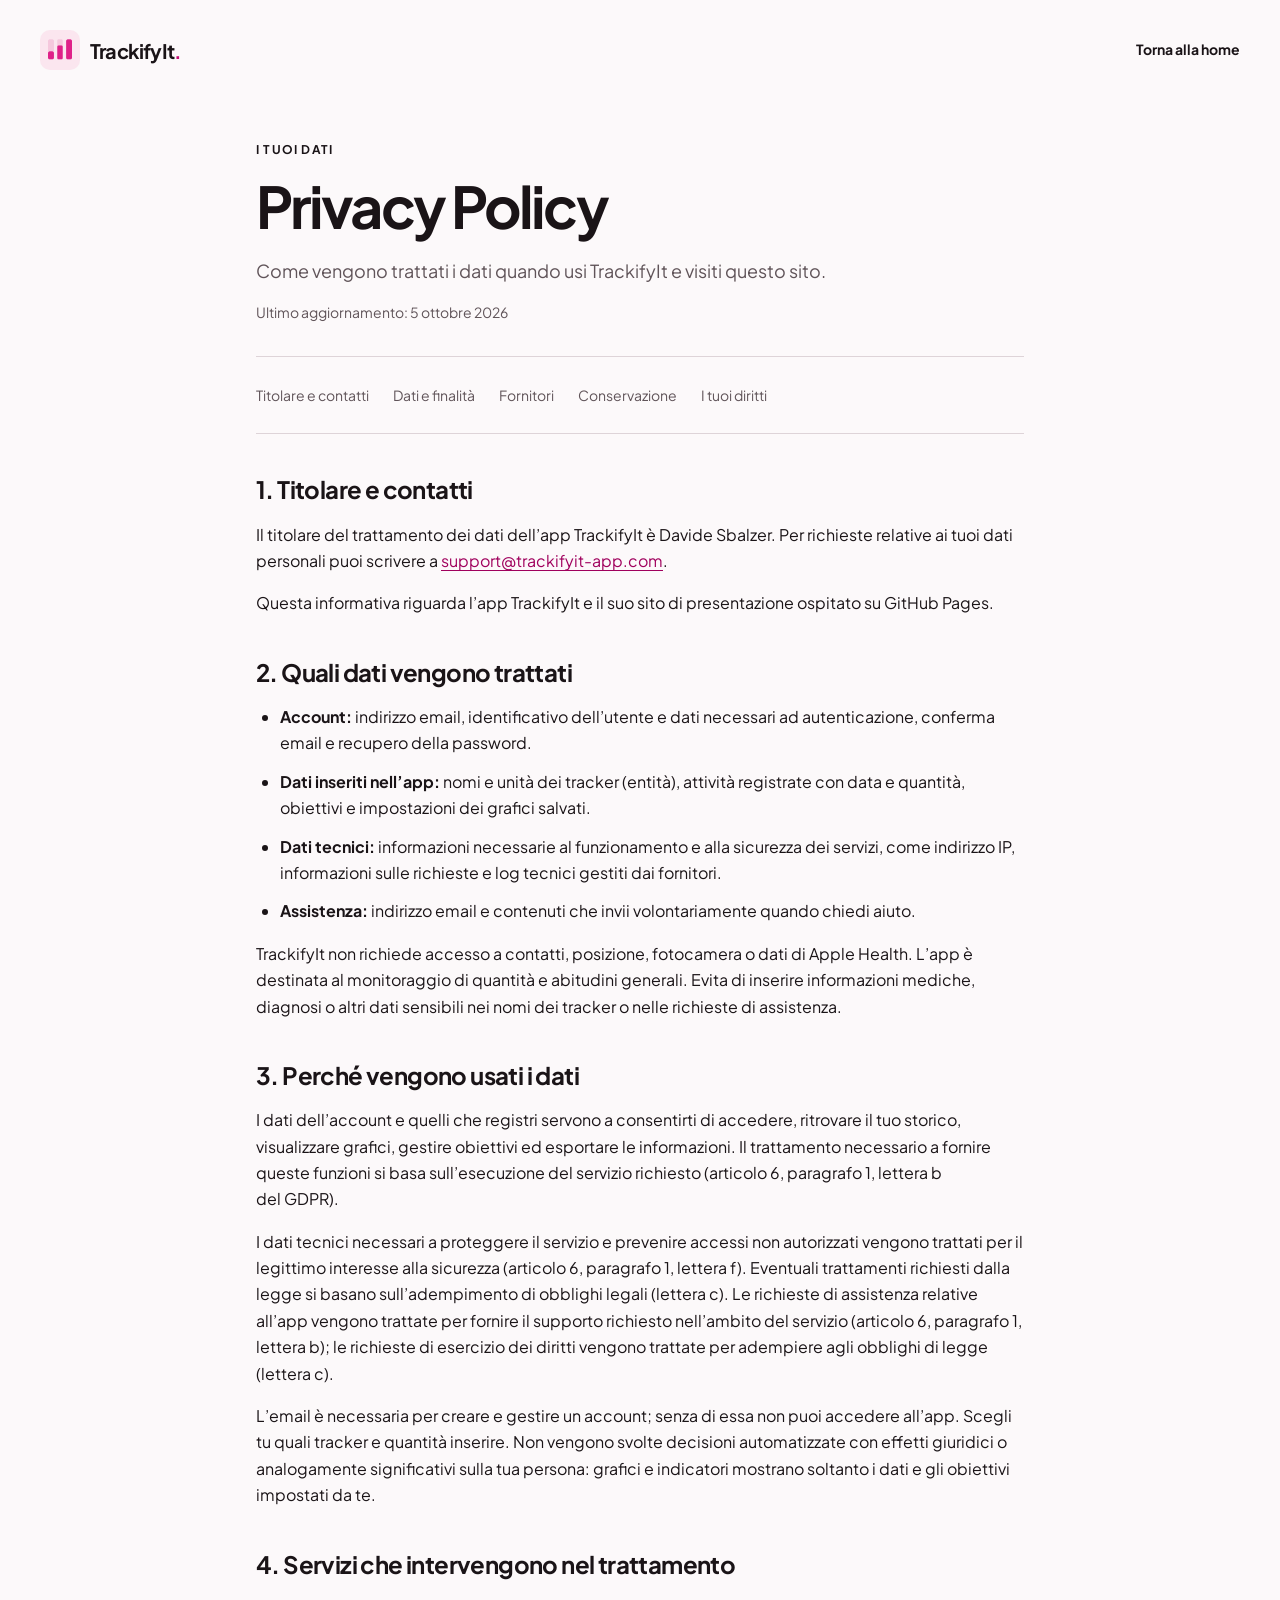
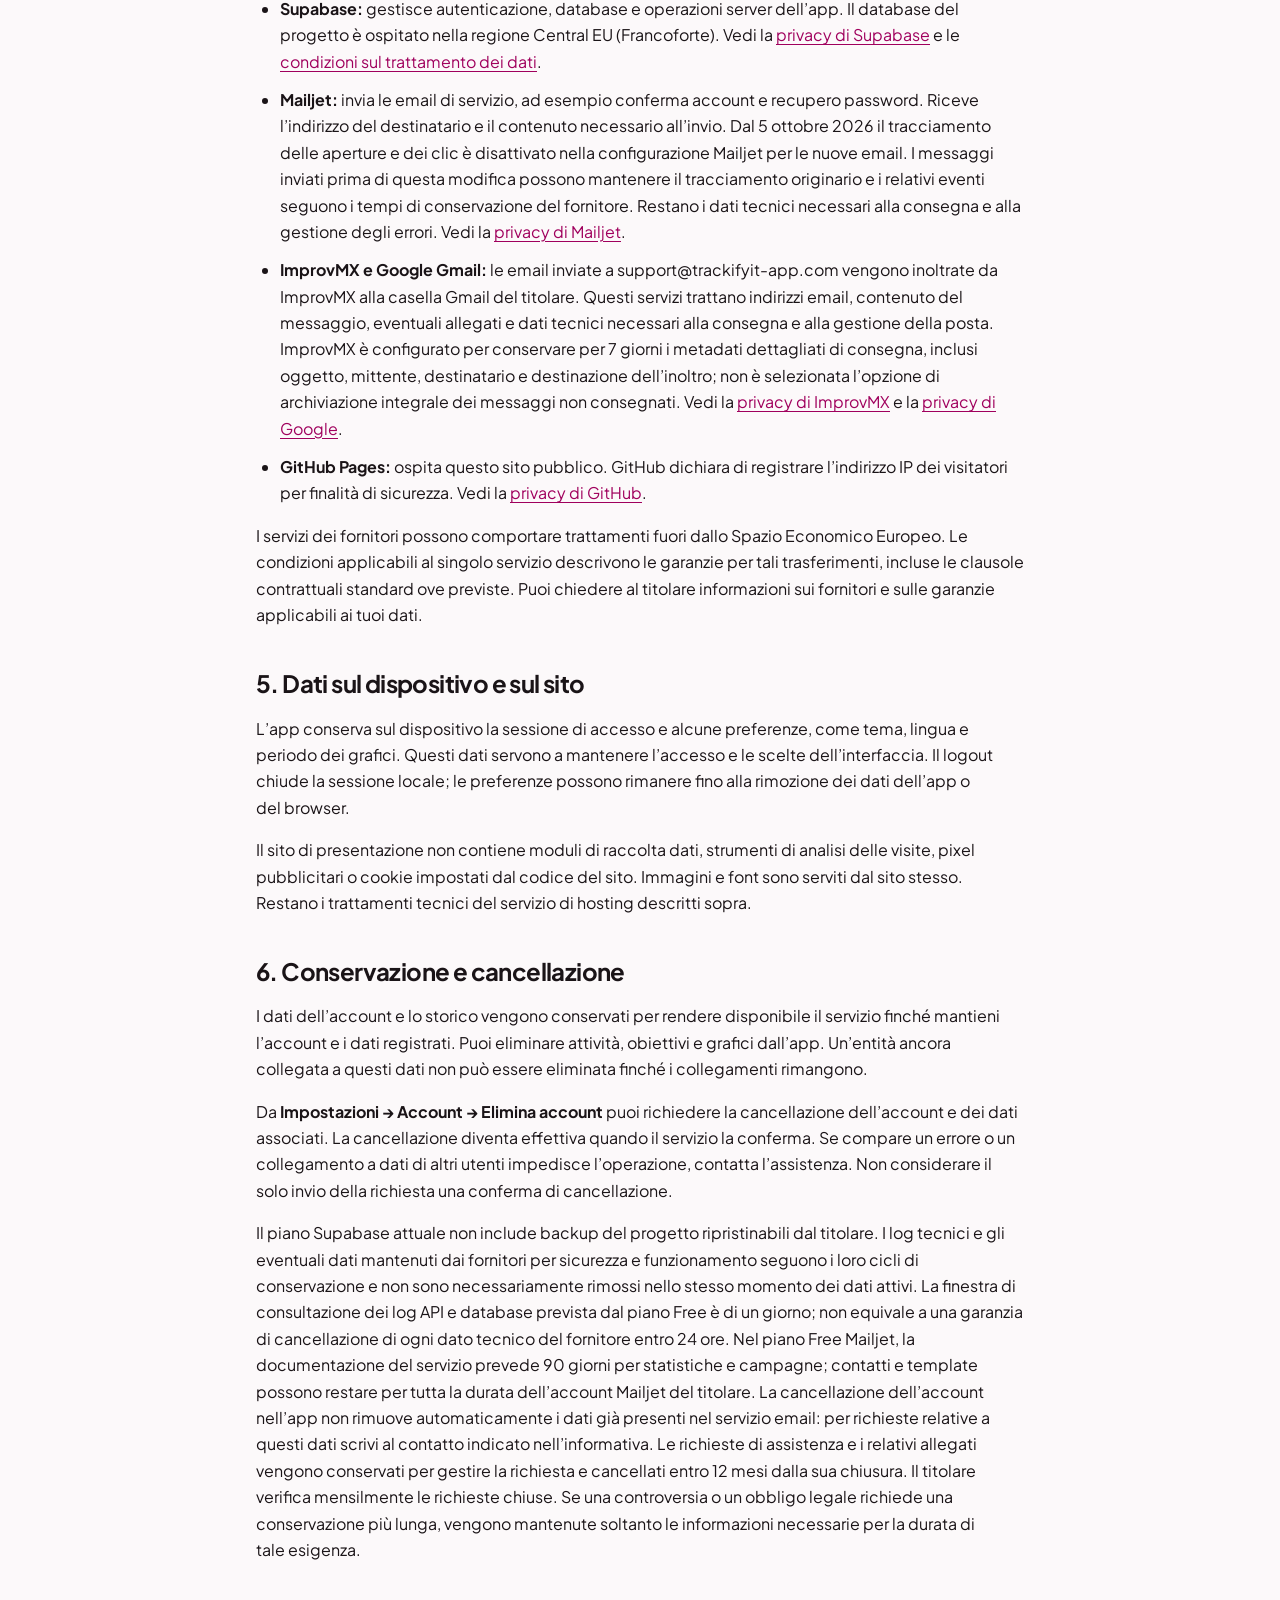
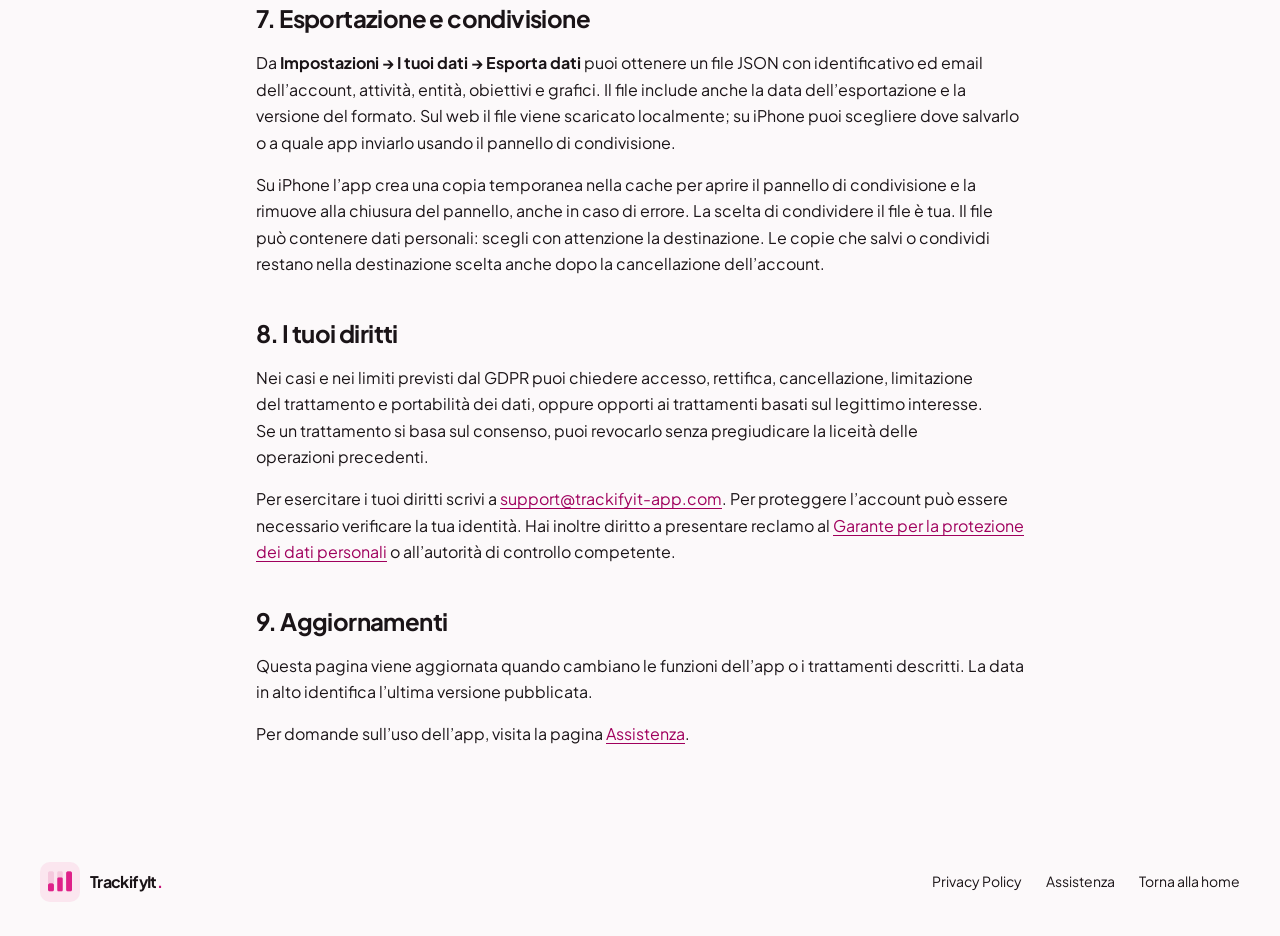
==== commit 0dab2a8d: "docs: disable email tracking and define support retention policy" ====
--- a/privacy.html
+++ b/privacy.html
@@ -32,7 +32,7 @@
     <p>L’email è necessaria per creare e gestire un account; senza di essa non puoi accedere all’app. Scegli tu quali tracker e quantità inserire. Non vengono svolte decisioni automatizzate con effetti giuridici o analogamente significativi sulla tua persona: grafici e indicatori mostrano soltanto i dati e gli obiettivi impostati da te.</p></section>
   <section id="fornitori"><h2>4. Servizi che intervengono nel trattamento</h2><ul>
     <li><strong>Supabase:</strong> gestisce autenticazione, database e operazioni server dell’app. Il database del progetto è ospitato nella regione Central EU (Francoforte). Vedi la <a href="https://supabase.com/privacy">privacy di Supabase</a> e le <a href="https://supabase.com/legal/customer-resources/data-processing-addendum">condizioni sul trattamento dei dati</a>.</li>
-    <li><strong>Mailjet:</strong> invia le email di servizio, ad esempio conferma account e recupero password. Riceve l’indirizzo del destinatario e il contenuto necessario all’invio. La configurazione email attuale comprende il tracciamento delle aperture e dei clic: il servizio può quindi registrare questi eventi e i dati tecnici associati. Vedi la <a href="https://www.mailjet.com/legal/privacy-policy/">privacy di Mailjet</a>.</li>
+    <li><strong>Mailjet:</strong> invia le email di servizio, ad esempio conferma account e recupero password. Riceve l’indirizzo del destinatario e il contenuto necessario all’invio. Dal 5 ottobre 2026 il tracciamento delle aperture e dei clic è disattivato nella configurazione Mailjet per le nuove email. I messaggi inviati prima di questa modifica possono mantenere il tracciamento originario e i relativi eventi seguono i tempi di conservazione del fornitore. Restano i dati tecnici necessari alla consegna e alla gestione degli errori. Vedi la <a href="https://www.mailjet.com/legal/privacy-policy/">privacy di Mailjet</a>.</li>
     <li><strong>ImprovMX e Google Gmail:</strong> le email inviate a support@trackifyit-app.com vengono inoltrate da ImprovMX alla casella Gmail del titolare. Questi servizi trattano indirizzi email, contenuto del messaggio, eventuali allegati e dati tecnici necessari alla consegna e alla gestione della posta. ImprovMX è configurato per conservare per 7 giorni i metadati dettagliati di consegna, inclusi oggetto, mittente, destinatario e destinazione dell’inoltro; non è selezionata l’opzione di archiviazione integrale dei messaggi non consegnati. Vedi la <a href="https://improvmx.com/transparency/privacy-policy/">privacy di ImprovMX</a> e la <a href="https://policies.google.com/privacy">privacy di Google</a>.</li>
     <li><strong>GitHub Pages:</strong> ospita questo sito pubblico. GitHub dichiara di registrare l’indirizzo IP dei visitatori per finalità di sicurezza. Vedi la <a href="https://docs.github.com/en/site-policy/privacy-policies/github-general-privacy-statement">privacy di GitHub</a>.</li>
   </ul><p>I servizi dei fornitori possono comportare trattamenti fuori dallo Spazio Economico Europeo. Le condizioni applicabili al singolo servizio descrivono le garanzie per tali trasferimenti, incluse le clausole contrattuali standard ove previste. Puoi chiedere al titolare informazioni sui fornitori e sulle garanzie applicabili ai tuoi dati.</p></section>
@@ -40,7 +40,7 @@
     <p>Il sito di presentazione non contiene moduli di raccolta dati, strumenti di analisi delle visite, pixel pubblicitari o cookie impostati dal codice del sito. Immagini e font sono serviti dal sito stesso. Restano i trattamenti tecnici del servizio di hosting descritti sopra.</p></section>
   <section id="conservazione"><h2>6. Conservazione e cancellazione</h2><p>I dati dell’account e lo storico vengono conservati per rendere disponibile il servizio finché mantieni l’account e i dati registrati. Puoi eliminare attività, obiettivi e grafici dall’app. Un’entità ancora collegata a questi dati non può essere eliminata finché i collegamenti rimangono.</p>
     <p>Da <strong>Impostazioni → Account → Elimina account</strong> puoi richiedere la cancellazione dell’account e dei dati associati. La cancellazione diventa effettiva quando il servizio la conferma. Se compare un errore o un collegamento a dati di altri utenti impedisce l’operazione, contatta l’assistenza. Non considerare il solo invio della richiesta una conferma di cancellazione.</p>
-    <p>Il piano Supabase attuale non include backup del progetto ripristinabili dal titolare. I log tecnici e gli eventuali dati mantenuti dai fornitori per sicurezza e funzionamento seguono i loro cicli di conservazione e non sono necessariamente rimossi nello stesso momento dei dati attivi. La finestra di consultazione dei log API e database prevista dal piano Free è di un giorno; non equivale a una garanzia di cancellazione di ogni dato tecnico del fornitore entro 24 ore. Nel piano Free Mailjet, la documentazione del servizio prevede 90 giorni per statistiche e campagne; contatti e template possono restare per tutta la durata dell’account Mailjet del titolare. La cancellazione dell’account nell’app non rimuove automaticamente i dati già presenti nel servizio email: per richieste relative a questi dati scrivi al contatto indicato nell’informativa. Le informazioni nelle richieste di assistenza vengono conservate per gestire la richiesta e per eventuali necessità di tutela o obblighi legali. Puoi chiedere al titolare i dettagli relativi alla tua situazione.</p></section>
+    <p>Il piano Supabase attuale non include backup del progetto ripristinabili dal titolare. I log tecnici e gli eventuali dati mantenuti dai fornitori per sicurezza e funzionamento seguono i loro cicli di conservazione e non sono necessariamente rimossi nello stesso momento dei dati attivi. La finestra di consultazione dei log API e database prevista dal piano Free è di un giorno; non equivale a una garanzia di cancellazione di ogni dato tecnico del fornitore entro 24 ore. Nel piano Free Mailjet, la documentazione del servizio prevede 90 giorni per statistiche e campagne; contatti e template possono restare per tutta la durata dell’account Mailjet del titolare. La cancellazione dell’account nell’app non rimuove automaticamente i dati già presenti nel servizio email: per richieste relative a questi dati scrivi al contatto indicato nell’informativa. Le richieste di assistenza e i relativi allegati vengono conservati per gestire la richiesta e cancellati entro 12 mesi dalla sua chiusura. Il titolare verifica mensilmente le richieste chiuse. Se una controversia o un obbligo legale richiede una conservazione più lunga, vengono mantenute soltanto le informazioni necessarie per la durata di tale esigenza.</p></section>
   <section><h2>7. Esportazione e condivisione</h2><p>Da <strong>Impostazioni → I tuoi dati → Esporta dati</strong> puoi ottenere un file JSON con identificativo ed email dell’account, attività, entità, obiettivi e grafici. Il file include anche la data dell’esportazione e la versione del formato. Sul web il file viene scaricato localmente; su iPhone puoi scegliere dove salvarlo o a quale app inviarlo usando il pannello di condivisione.</p>
     <p>Su iPhone l’app crea una copia temporanea nella cache per aprire il pannello di condivisione e la rimuove alla chiusura del pannello, anche in caso di errore. La scelta di condividere il file è tua. Il file può contenere dati personali: scegli con attenzione la destinazione. Le copie che salvi o condividi restano nella destinazione scelta anche dopo la cancellazione dell’account.</p></section>
   <section id="diritti"><h2>8. I tuoi diritti</h2><p>Nei casi e nei limiti previsti dal GDPR puoi chiedere accesso, rettifica, cancellazione, limitazione del trattamento e portabilità dei dati, oppure opporti ai trattamenti basati sul legittimo interesse. Se un trattamento si basa sul consenso, puoi revocarlo senza pregiudicare la liceità delle operazioni precedenti.</p>
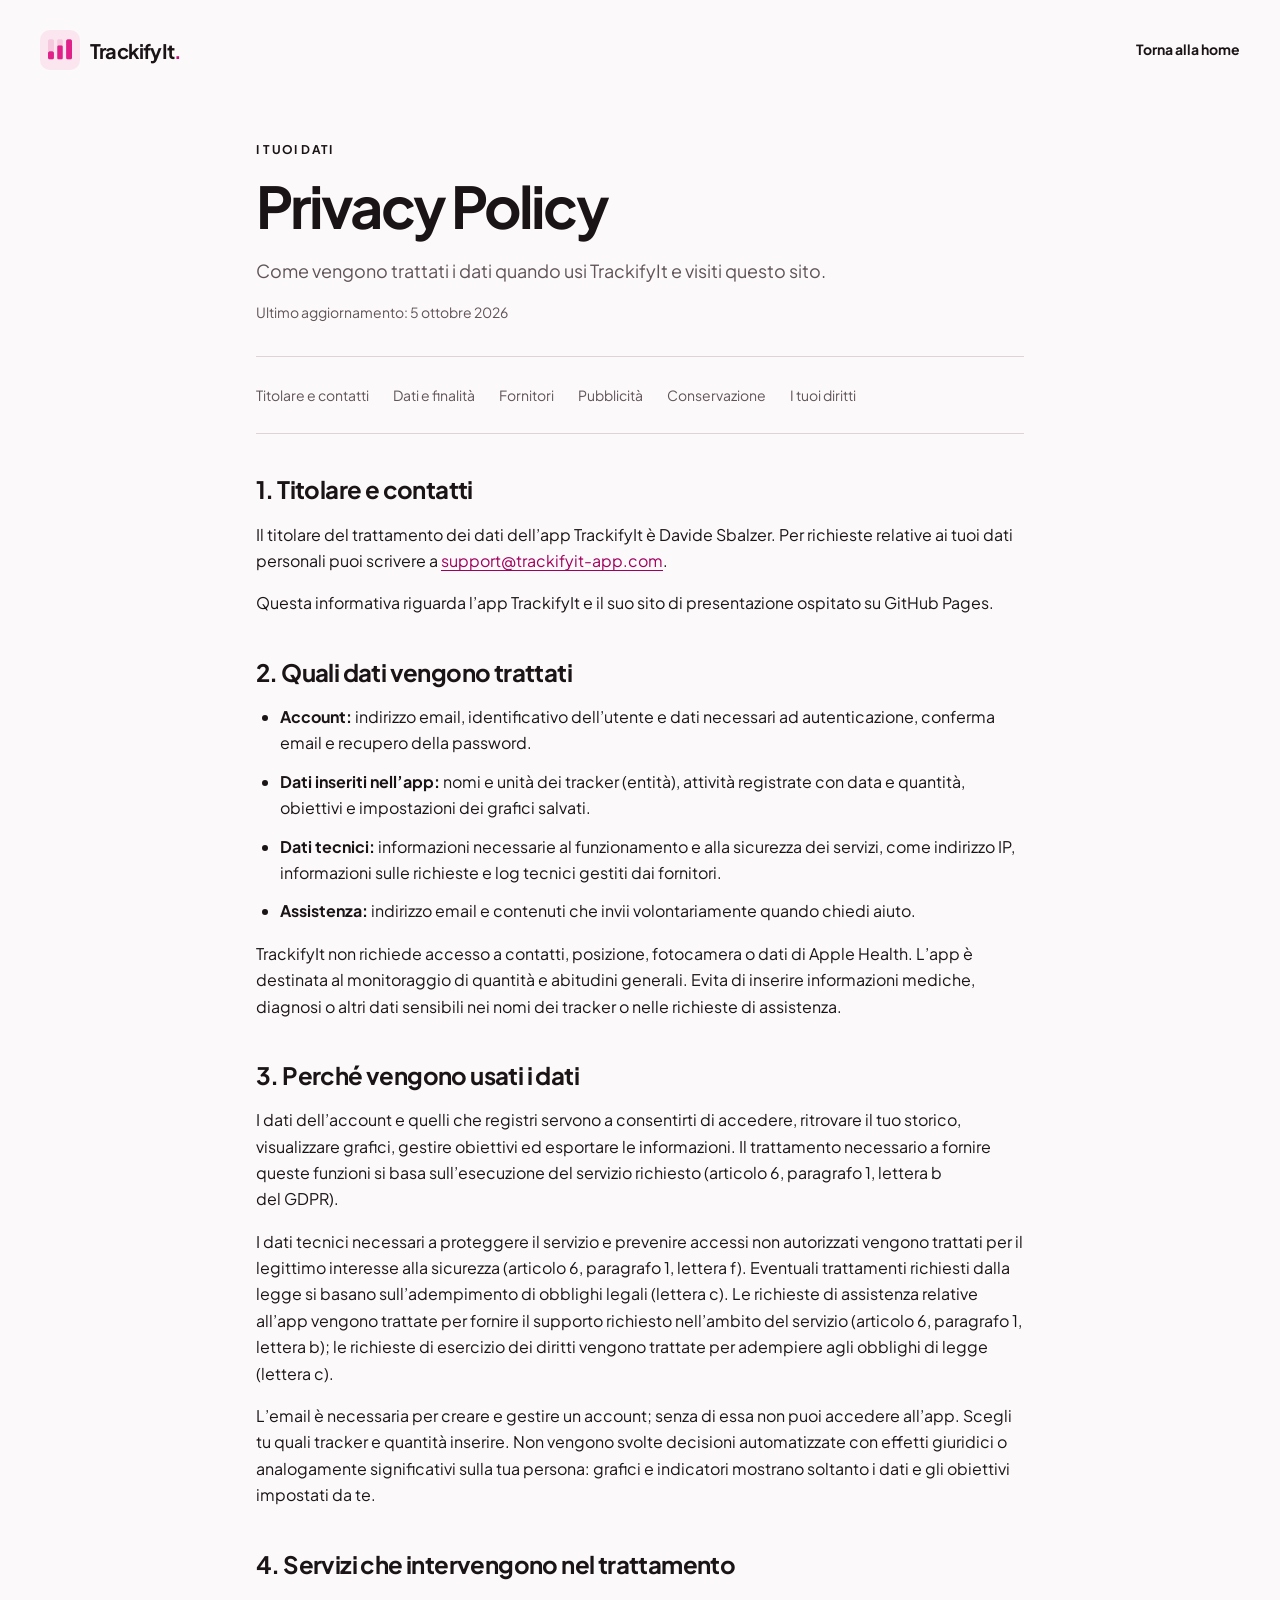
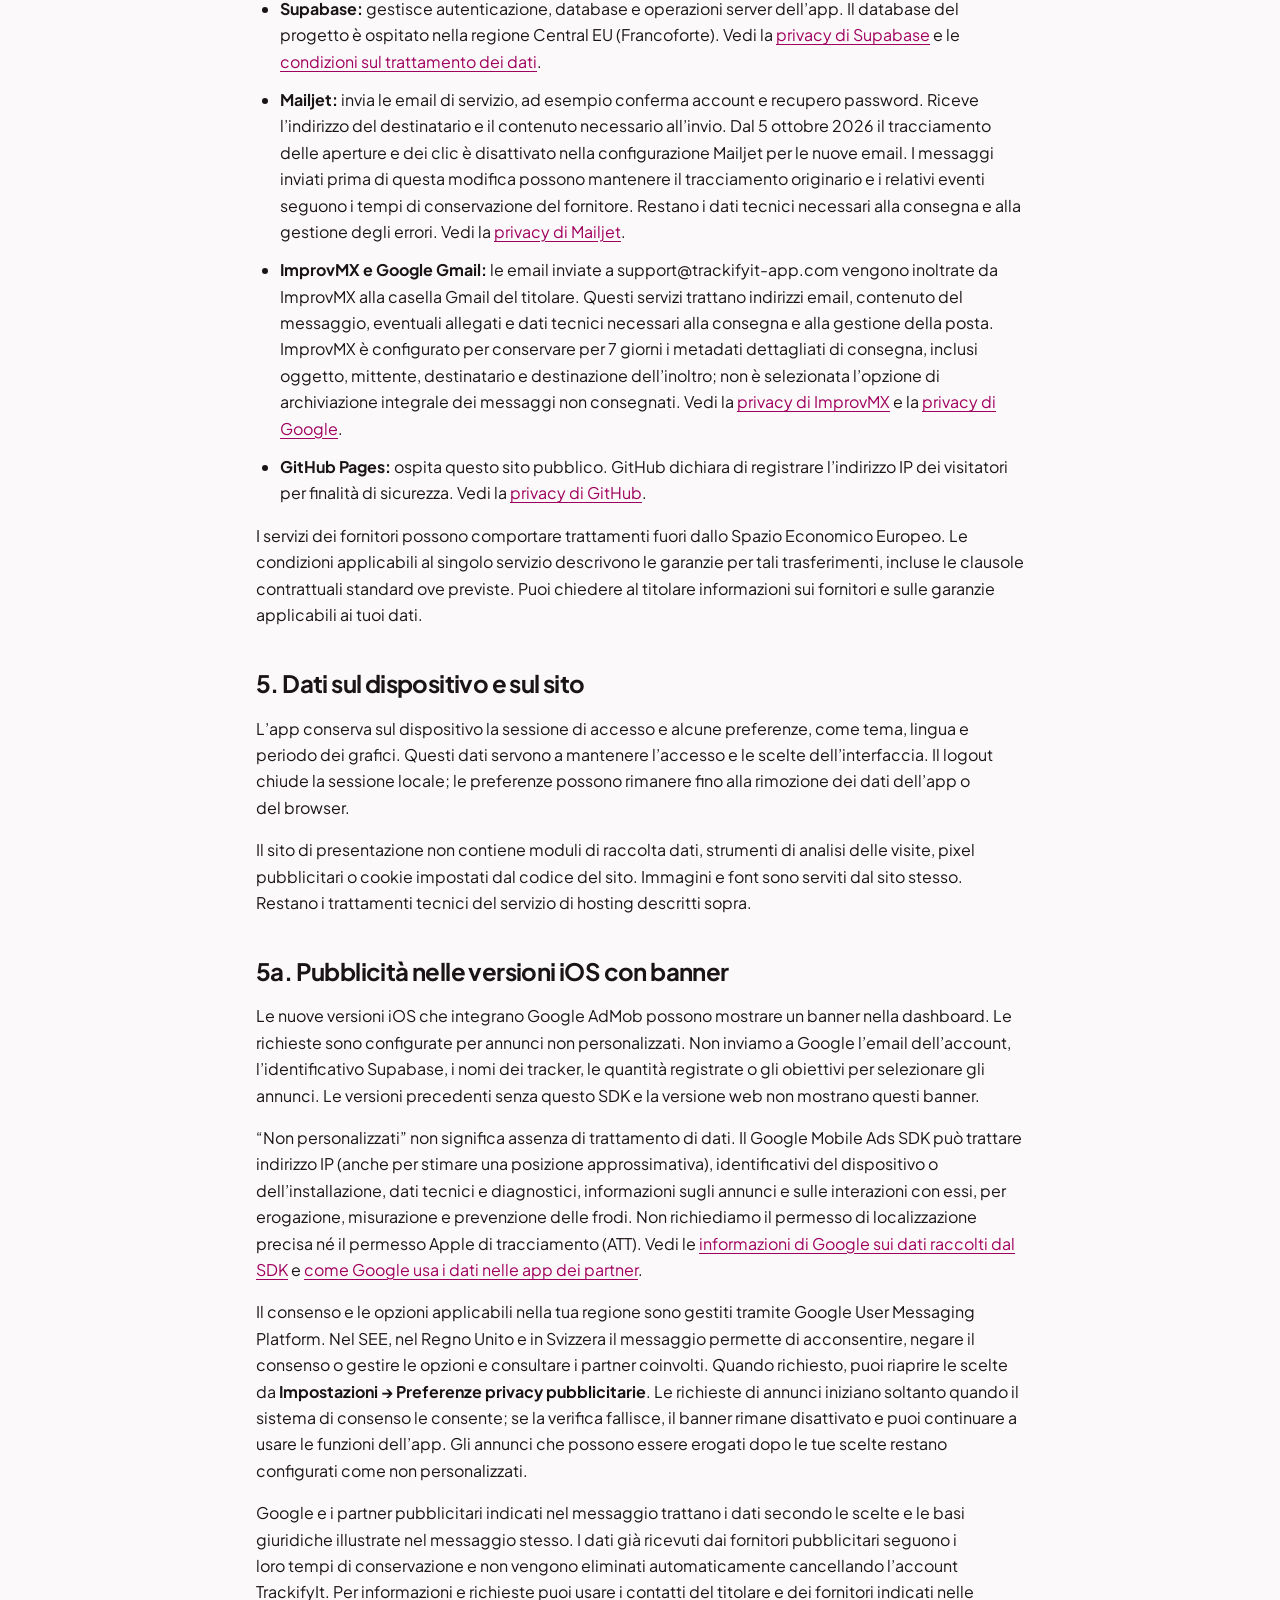
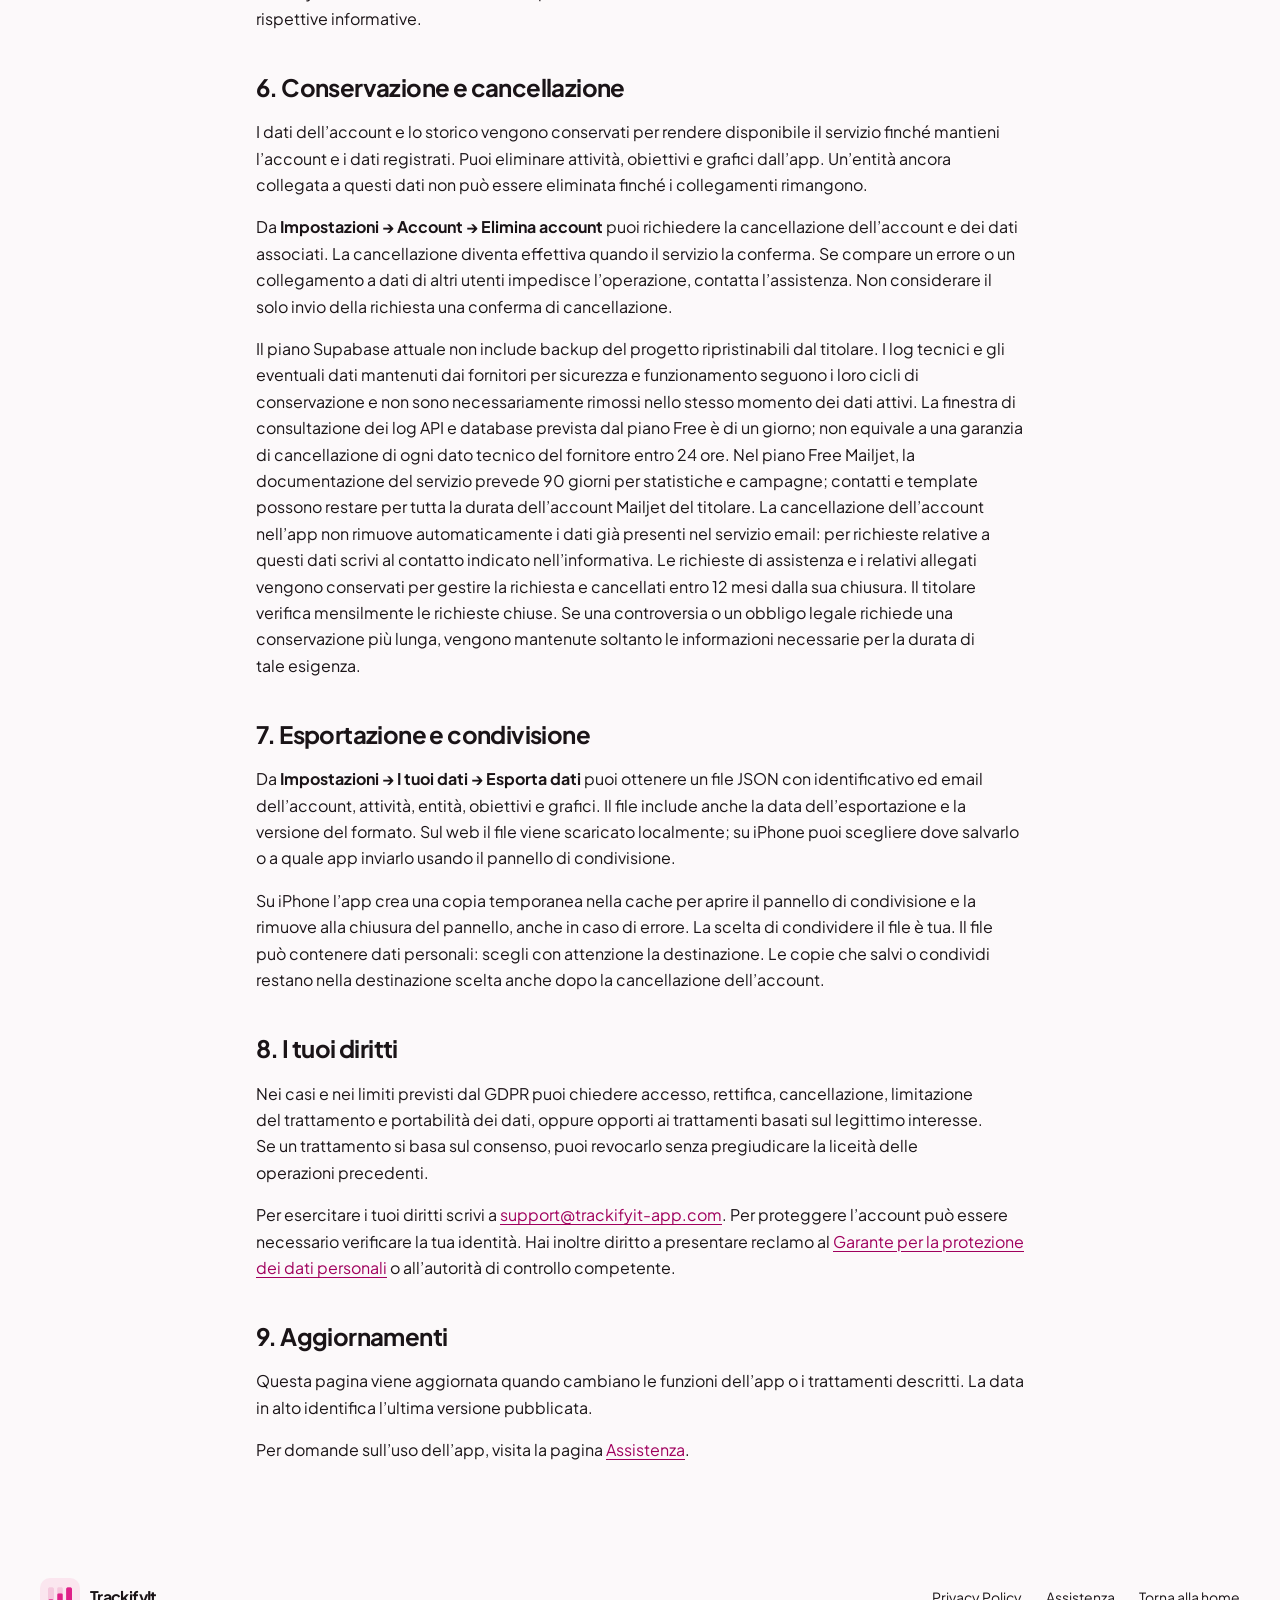
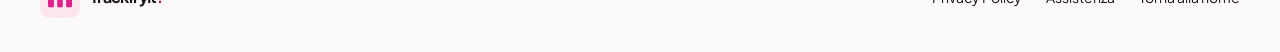
==== commit 92a29910: "Describe iOS AdMob banners and consent in privacy policy" ====
--- a/privacy.html
+++ b/privacy.html
@@ -18,7 +18,7 @@
   <header class="document-header"><p class="eyebrow">I tuoi dati</p><h1>Privacy Policy</h1>
     <p class="document-lead">Come vengono trattati i dati quando usi TrackifyIt e visiti questo sito.</p>
     <p class="document-meta">Ultimo aggiornamento: 5 ottobre 2026</p></header>
-  <nav class="document-index" aria-label="Indice dell’informativa"><a href="#titolare">Titolare e contatti</a><a href="#dati">Dati e finalità</a><a href="#fornitori">Fornitori</a><a href="#conservazione">Conservazione</a><a href="#diritti">I tuoi diritti</a></nav>
+  <nav class="document-index" aria-label="Indice dell’informativa"><a href="#titolare">Titolare e contatti</a><a href="#dati">Dati e finalità</a><a href="#fornitori">Fornitori</a><a href="#pubblicita">Pubblicità</a><a href="#conservazione">Conservazione</a><a href="#diritti">I tuoi diritti</a></nav>
   <section id="titolare"><h2>1. Titolare e contatti</h2><p>Il titolare del trattamento dei dati dell’app TrackifyIt è Davide Sbalzer. Per richieste relative ai tuoi dati personali puoi scrivere a <a href="mailto:support@trackifyit-app.com">support@trackifyit-app.com</a>.</p>
     <p>Questa informativa riguarda l’app TrackifyIt e il suo sito di presentazione ospitato su GitHub Pages.</p></section>
   <section id="dati"><h2>2. Quali dati vengono trattati</h2><ul>
@@ -38,6 +38,12 @@
   </ul><p>I servizi dei fornitori possono comportare trattamenti fuori dallo Spazio Economico Europeo. Le condizioni applicabili al singolo servizio descrivono le garanzie per tali trasferimenti, incluse le clausole contrattuali standard ove previste. Puoi chiedere al titolare informazioni sui fornitori e sulle garanzie applicabili ai tuoi dati.</p></section>
   <section><h2>5. Dati sul dispositivo e sul sito</h2><p>L’app conserva sul dispositivo la sessione di accesso e alcune preferenze, come tema, lingua e periodo dei grafici. Questi dati servono a mantenere l’accesso e le scelte dell’interfaccia. Il logout chiude la sessione locale; le preferenze possono rimanere fino alla rimozione dei dati dell’app o del browser.</p>
     <p>Il sito di presentazione non contiene moduli di raccolta dati, strumenti di analisi delle visite, pixel pubblicitari o cookie impostati dal codice del sito. Immagini e font sono serviti dal sito stesso. Restano i trattamenti tecnici del servizio di hosting descritti sopra.</p></section>
+  <section id="pubblicita"><h2>5a. Pubblicità nelle versioni iOS con banner</h2>
+    <p>Le nuove versioni iOS che integrano Google AdMob possono mostrare un banner nella dashboard. Le richieste sono configurate per annunci non personalizzati. Non inviamo a Google l’email dell’account, l’identificativo Supabase, i nomi dei tracker, le quantità registrate o gli obiettivi per selezionare gli annunci. Le versioni precedenti senza questo SDK e la versione web non mostrano questi banner.</p>
+    <p>“Non personalizzati” non significa assenza di trattamento di dati. Il Google Mobile Ads SDK può trattare indirizzo IP (anche per stimare una posizione approssimativa), identificativi del dispositivo o dell’installazione, dati tecnici e diagnostici, informazioni sugli annunci e sulle interazioni con essi, per erogazione, misurazione e prevenzione delle frodi. Non richiediamo il permesso di localizzazione precisa né il permesso Apple di tracciamento (ATT). Vedi le <a href="https://developers.google.com/admob/ios/privacy/data-disclosure">informazioni di Google sui dati raccolti dal SDK</a> e <a href="https://policies.google.com/technologies/partner-sites">come Google usa i dati nelle app dei partner</a>.</p>
+    <p>Il consenso e le opzioni applicabili nella tua regione sono gestiti tramite Google User Messaging Platform. Nel SEE, nel Regno Unito e in Svizzera il messaggio permette di acconsentire, negare il consenso o gestire le opzioni e consultare i partner coinvolti. Quando richiesto, puoi riaprire le scelte da <strong>Impostazioni → Preferenze privacy pubblicitarie</strong>. Le richieste di annunci iniziano soltanto quando il sistema di consenso le consente; se la verifica fallisce, il banner rimane disattivato e puoi continuare a usare le funzioni dell’app. Gli annunci che possono essere erogati dopo le tue scelte restano configurati come non personalizzati.</p>
+    <p>Google e i partner pubblicitari indicati nel messaggio trattano i dati secondo le scelte e le basi giuridiche illustrate nel messaggio stesso. I dati già ricevuti dai fornitori pubblicitari seguono i loro tempi di conservazione e non vengono eliminati automaticamente cancellando l’account TrackifyIt. Per informazioni e richieste puoi usare i contatti del titolare e dei fornitori indicati nelle rispettive informative.</p>
+  </section>
   <section id="conservazione"><h2>6. Conservazione e cancellazione</h2><p>I dati dell’account e lo storico vengono conservati per rendere disponibile il servizio finché mantieni l’account e i dati registrati. Puoi eliminare attività, obiettivi e grafici dall’app. Un’entità ancora collegata a questi dati non può essere eliminata finché i collegamenti rimangono.</p>
     <p>Da <strong>Impostazioni → Account → Elimina account</strong> puoi richiedere la cancellazione dell’account e dei dati associati. La cancellazione diventa effettiva quando il servizio la conferma. Se compare un errore o un collegamento a dati di altri utenti impedisce l’operazione, contatta l’assistenza. Non considerare il solo invio della richiesta una conferma di cancellazione.</p>
     <p>Il piano Supabase attuale non include backup del progetto ripristinabili dal titolare. I log tecnici e gli eventuali dati mantenuti dai fornitori per sicurezza e funzionamento seguono i loro cicli di conservazione e non sono necessariamente rimossi nello stesso momento dei dati attivi. La finestra di consultazione dei log API e database prevista dal piano Free è di un giorno; non equivale a una garanzia di cancellazione di ogni dato tecnico del fornitore entro 24 ore. Nel piano Free Mailjet, la documentazione del servizio prevede 90 giorni per statistiche e campagne; contatti e template possono restare per tutta la durata dell’account Mailjet del titolare. La cancellazione dell’account nell’app non rimuove automaticamente i dati già presenti nel servizio email: per richieste relative a questi dati scrivi al contatto indicato nell’informativa. Le richieste di assistenza e i relativi allegati vengono conservati per gestire la richiesta e cancellati entro 12 mesi dalla sua chiusura. Il titolare verifica mensilmente le richieste chiuse. Se una controversia o un obbligo legale richiede una conservazione più lunga, vengono mantenute soltanto le informazioni necessarie per la durata di tale esigenza.</p></section>
